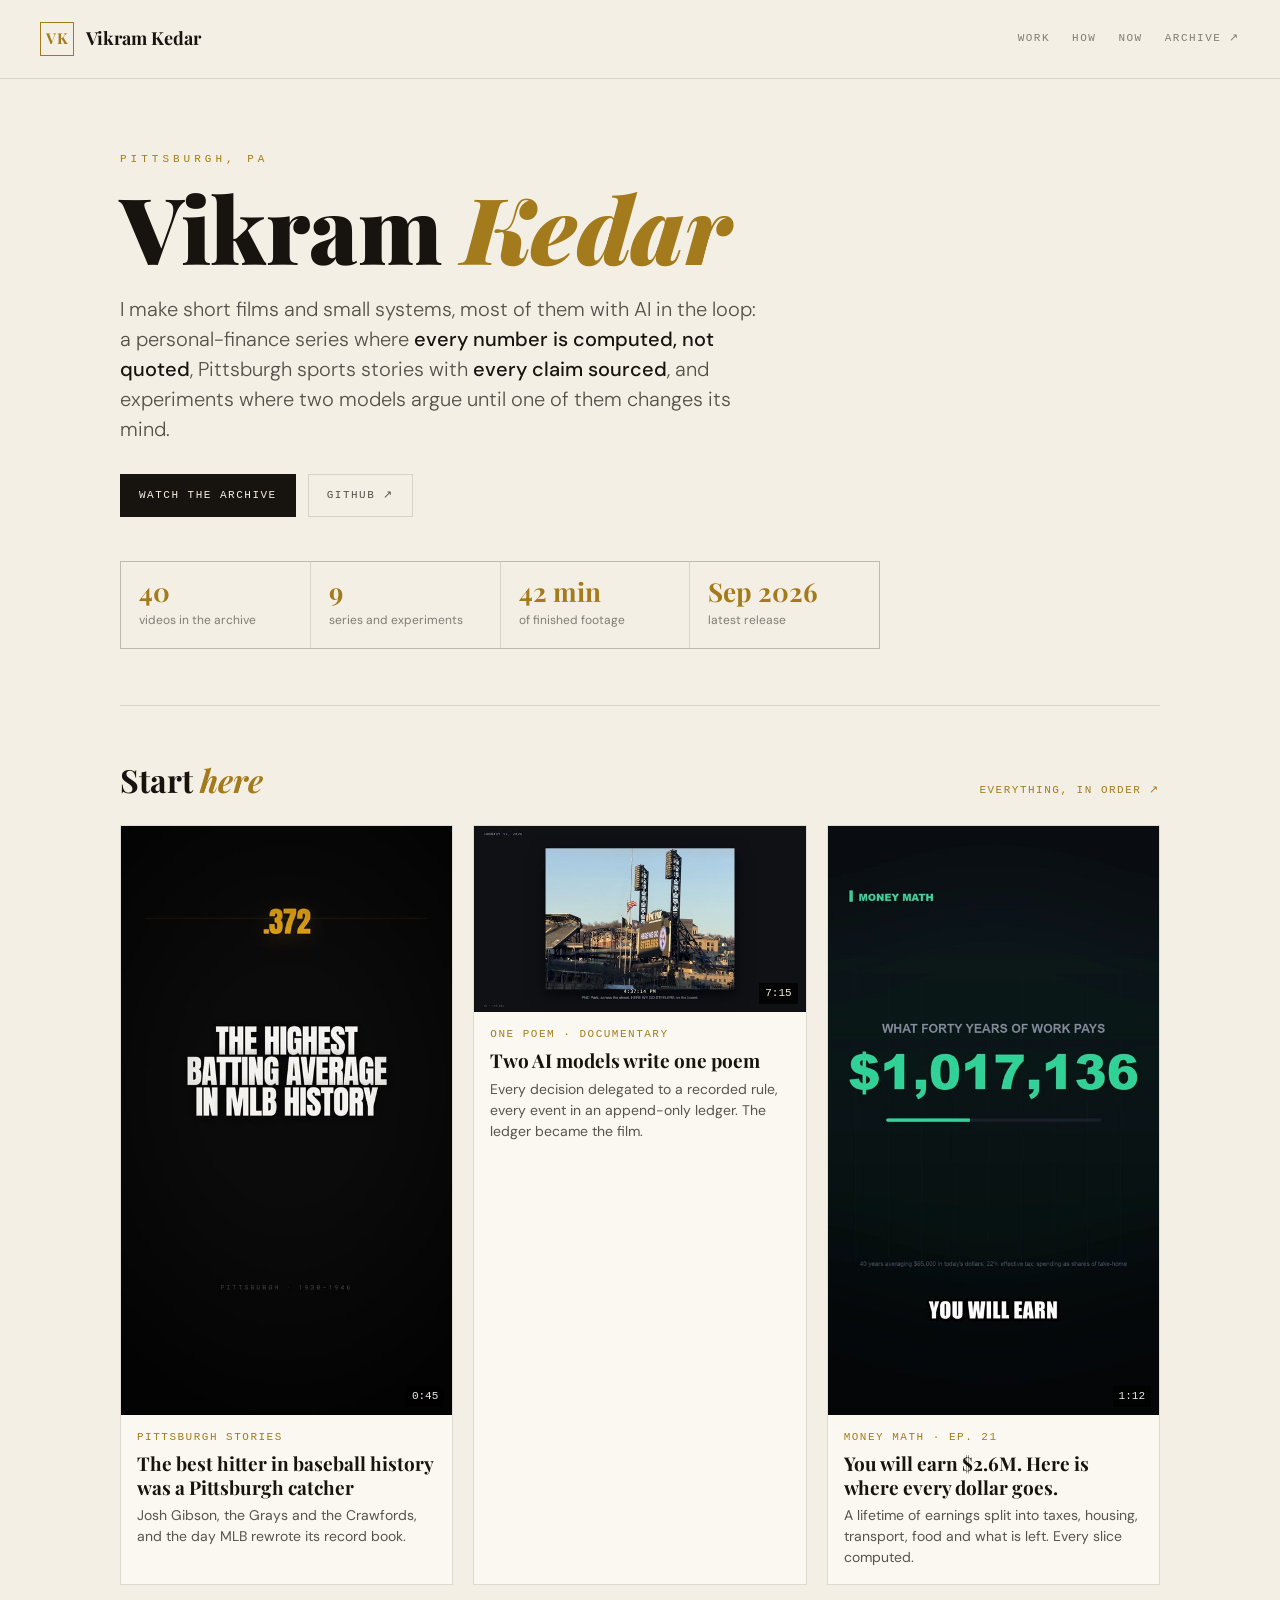
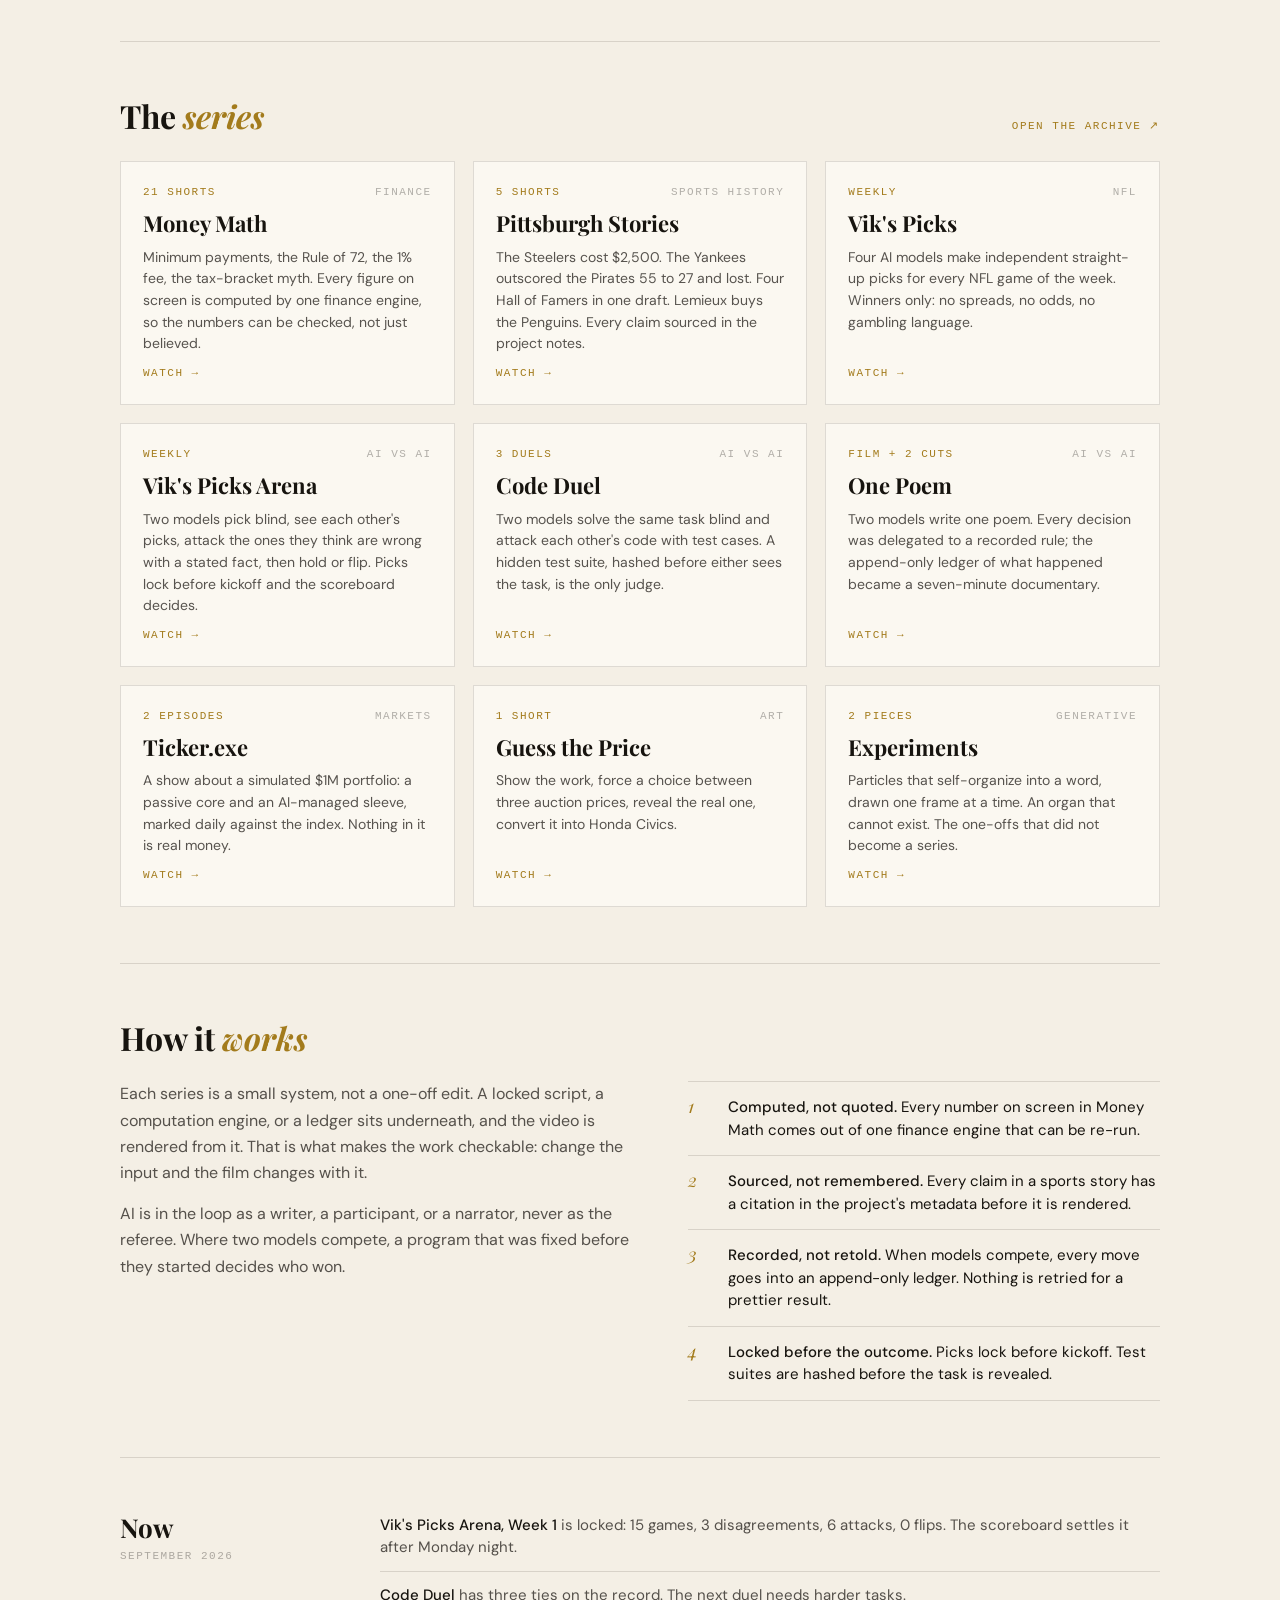
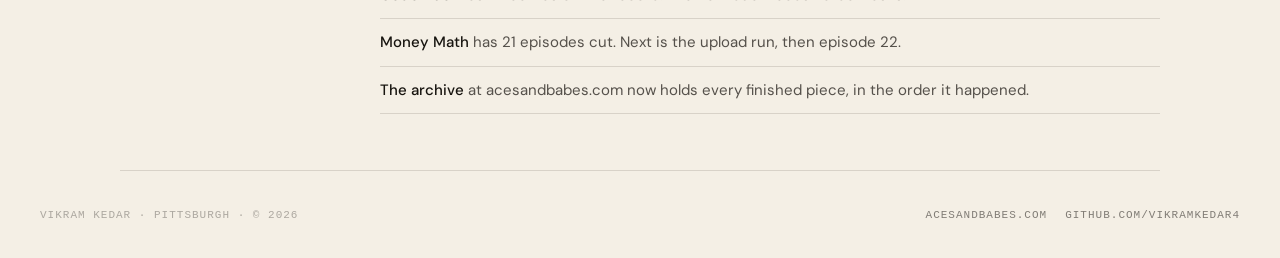
==== index.html @ f18b0987 "Build vikramkedar.com: a personal front door to the Command Center One static page: who Vikram is, t" ====
<!DOCTYPE html>
<html lang="en">
<head>
<meta charset="UTF-8"/>
<meta name="viewport" content="width=device-width, initial-scale=1.0"/>
<title>Vikram Kedar</title>
<meta name="description" content="Vikram Kedar, Pittsburgh. Short films, sports stories and small experiments, most of them made with AI in the loop."/>
<meta property="og:title" content="Vikram Kedar"/>
<meta property="og:description" content="Short films, sports stories and small experiments, most of them made with AI in the loop."/>
<meta property="og:url" content="https://vikramkedar.com/"/>
<meta property="og:image" content="https://vikramkedar.com/assets/josh-gibson-372.jpg"/>
<meta name="theme-color" content="#f4efe5" media="(prefers-color-scheme: light)"/>
<meta name="theme-color" content="#0a0a0a" media="(prefers-color-scheme: dark)"/>
<link rel="icon" href="data:image/svg+xml,%3Csvg xmlns='http://www.w3.org/2000/svg' viewBox='0 0 64 64'%3E%3Crect width='64' height='64' fill='%230a0a0a'/%3E%3Crect x='6' y='6' width='52' height='52' fill='none' stroke='%23d4af37' stroke-width='3'/%3E%3Ctext x='32' y='43' font-family='Georgia,serif' font-weight='700' font-size='28' fill='%23d4af37' text-anchor='middle'%3EVK%3C/text%3E%3C/svg%3E"/>
<link rel="preconnect" href="https://fonts.googleapis.com"/>
<link rel="preconnect" href="https://fonts.gstatic.com" crossorigin/>
<link href="https://fonts.googleapis.com/css2?family=Playfair+Display:ital,wght@0,700;0,900;1,700;1,900&family=DM+Sans:wght@300;400;500;600&display=swap" rel="stylesheet"/>
<style>
  :root {
    --paper: #f4efe5;
    --paper-2: #ebe4d6;
    --ink: #17140f;
    --ink-70: rgba(23, 20, 15, .72);
    --ink-50: rgba(23, 20, 15, .52);
    --ink-30: rgba(23, 20, 15, .32);
    --line: rgba(23, 20, 15, .13);
    --gold: #a37b1c;
    --gold-soft: rgba(163, 123, 28, .12);
    --card: #fbf8f1;
    --serif: 'Playfair Display', Georgia, 'Times New Roman', serif;
    --sans: 'DM Sans', system-ui, -apple-system, 'Segoe UI', sans-serif;
    --mono: ui-monospace, SFMono-Regular, Menlo, Consolas, monospace;
    --pad: 40px;
  }
  @media (prefers-color-scheme: dark) {
    :root {
      --paper: #0a0a0a;
      --paper-2: #121212;
      --ink: #f0ece3;
      --ink-70: rgba(240, 236, 227, .72);
      --ink-50: rgba(240, 236, 227, .52);
      --ink-30: rgba(240, 236, 227, .32);
      --line: rgba(240, 236, 227, .13);
      --gold: #d4af37;
      --gold-soft: rgba(212, 175, 55, .12);
      --card: #141414;
    }
  }
  * { margin: 0; padding: 0; box-sizing: border-box; }
  html { color-scheme: light dark; scroll-behavior: smooth; }
  body {
    background: var(--paper); color: var(--ink);
    font-family: var(--sans); line-height: 1.55; -webkit-font-smoothing: antialiased;
    min-height: 100vh; overflow-x: hidden;
  }
  a { color: inherit; text-decoration: none; }
  img { max-width: 100%; display: block; }
  .wrap { max-width: 1120px; margin: 0 auto; padding: 0 var(--pad); }
  .eyebrow { font-family: var(--mono); font-size: 11px; letter-spacing: 4px; text-transform: uppercase; color: var(--gold); }
  .mono { font-family: var(--mono); font-size: 11px; letter-spacing: 1.5px; text-transform: uppercase; }

  /* ---------- header ---------- */
  .top { display: flex; align-items: center; justify-content: space-between; gap: 16px; padding: 22px var(--pad); border-bottom: 1px solid var(--line); }
  .brand { display: flex; align-items: center; gap: 12px; }
  .monogram { width: 34px; height: 34px; border: 1px solid var(--gold); color: var(--gold); display: flex; align-items: center; justify-content: center; font-family: var(--serif); font-weight: 700; font-size: 15px; letter-spacing: .5px; flex-shrink: 0; }
  .brand-name { font-family: var(--serif); font-size: 18px; font-weight: 700; white-space: nowrap; }
  nav { display: flex; gap: 22px; }
  nav a { font-family: var(--mono); font-size: 11px; letter-spacing: 1.5px; text-transform: uppercase; color: var(--ink-50); padding: 6px 0; border-bottom: 1px solid transparent; }
  nav a:hover { color: var(--ink); border-color: var(--gold); }

  /* ---------- hero ---------- */
  .hero { padding: 72px 0 56px; border-bottom: 1px solid var(--line); }
  .hero h1 { font-family: var(--serif); font-size: clamp(44px, 8vw, 92px); font-weight: 900; line-height: .98; letter-spacing: -.5px; margin: 14px 0 22px; }
  .hero h1 em { color: var(--gold); font-style: italic; }
  .lede { font-size: 20px; line-height: 1.5; color: var(--ink-70); max-width: 640px; font-weight: 300; }
  .lede strong { font-weight: 500; color: var(--ink); }
  .cta { display: flex; gap: 12px; flex-wrap: wrap; margin-top: 30px; }
  .btn { display: inline-flex; align-items: center; gap: 8px; padding: 12px 18px; font-family: var(--mono); font-size: 11px; letter-spacing: 1.5px; text-transform: uppercase; border: 1px solid var(--ink); background: var(--ink); color: var(--paper); transition: background .15s, color .15s, border-color .15s; }
  .btn:hover { background: var(--gold); border-color: var(--gold); color: #000; }
  .btn-ghost { background: transparent; color: var(--ink-70); border-color: var(--line); }
  .btn-ghost:hover { background: transparent; color: var(--gold); border-color: var(--gold); }
  .numbers { display: grid; grid-template-columns: repeat(4, 1fr); gap: 1px; background: var(--line); border: 1px solid var(--line); margin-top: 44px; max-width: 760px; }
  .n { background: var(--paper); padding: 16px 18px; min-width: 0; }
  .n b { display: block; font-family: var(--serif); font-size: 26px; font-weight: 700; color: var(--gold); line-height: 1.1; }
  .n span { font-size: 12px; color: var(--ink-50); }

  /* ---------- sections ---------- */
  section { padding: 56px 0; border-bottom: 1px solid var(--line); }
  .sec-head { display: flex; align-items: baseline; justify-content: space-between; gap: 16px; flex-wrap: wrap; margin-bottom: 26px; }
  .sec-head h2 { font-family: var(--serif); font-size: 32px; font-weight: 700; line-height: 1.1; }
  .sec-head h2 em { color: var(--gold); font-style: italic; }
  .sec-head a { font-family: var(--mono); font-size: 11px; letter-spacing: 1.5px; text-transform: uppercase; color: var(--gold); }
  .sec-head a:hover { text-decoration: underline; }

  /* featured */
  .featured { display: grid; grid-template-columns: repeat(3, 1fr); gap: 20px; }
  .feat { display: block; background: var(--card); border: 1px solid var(--line); overflow: hidden; transition: transform .2s, border-color .2s; }
  .feat:hover { transform: translateY(-3px); border-color: var(--gold); }
  .feat .img { position: relative; background: #000; aspect-ratio: 9 / 16; overflow: hidden; }
  .feat .img.wide { aspect-ratio: 16 / 9; }
  .feat img { width: 100%; height: 100%; object-fit: cover; }
  .feat .badge { position: absolute; right: 8px; bottom: 8px; font-family: var(--mono); font-size: 11px; background: rgba(0,0,0,.75); color: #f0ece3; padding: 2px 6px; }
  .feat .body { padding: 14px 16px 16px; }
  .feat .kicker { font-family: var(--mono); font-size: 11px; letter-spacing: 1.5px; text-transform: uppercase; color: var(--gold); }
  .feat h3 { font-family: var(--serif); font-size: 19px; line-height: 1.25; margin: 6px 0 6px; font-weight: 700; }
  .feat p { font-size: 14px; color: var(--ink-70); line-height: 1.5; }
  .featured .feat:first-child { grid-row: span 1; }

  /* series */
  .series { display: grid; grid-template-columns: repeat(3, 1fr); gap: 18px; }
  .card { display: flex; flex-direction: column; gap: 10px; padding: 22px; background: var(--card); border: 1px solid var(--line); transition: border-color .2s, transform .2s; min-height: 190px; }
  .card:hover { border-color: var(--gold); transform: translateY(-2px); }
  .card .meta { display: flex; justify-content: space-between; gap: 10px; font-family: var(--mono); font-size: 11px; letter-spacing: 1.5px; text-transform: uppercase; color: var(--ink-30); }
  .card .meta b { color: var(--gold); font-weight: 500; }
  .card h3 { font-family: var(--serif); font-size: 22px; font-weight: 700; line-height: 1.15; }
  .card p { font-size: 14px; color: var(--ink-70); line-height: 1.55; flex: 1; }
  .card .go { font-family: var(--mono); font-size: 11px; letter-spacing: 1.5px; text-transform: uppercase; color: var(--gold); }

  /* how */
  .how { display: grid; grid-template-columns: 1.1fr 1fr; gap: 48px; align-items: start; }
  .how p { color: var(--ink-70); font-size: 16px; line-height: 1.65; max-width: 560px; }
  .how p + p { margin-top: 14px; }
  .rules { list-style: none; display: flex; flex-direction: column; gap: 0; border-top: 1px solid var(--line); }
  .rules li { padding: 14px 0; border-bottom: 1px solid var(--line); display: grid; grid-template-columns: 28px 1fr; gap: 12px; font-size: 15px; line-height: 1.5; }
  .rules li i { font-family: var(--serif); font-style: italic; color: var(--gold); font-size: 18px; line-height: 1.2; }
  .rules li b { font-weight: 500; }

  /* now */
  .now { display: grid; grid-template-columns: 220px 1fr; gap: 40px; }
  .now .stamp { font-family: var(--serif); font-size: 26px; font-weight: 700; line-height: 1.1; }
  .now .stamp small { display: block; font-family: var(--mono); font-size: 11px; letter-spacing: 1.5px; text-transform: uppercase; color: var(--ink-30); margin-top: 8px; font-weight: 400; }
  .now ul { list-style: none; display: flex; flex-direction: column; }
  .now li { padding: 12px 0; border-bottom: 1px solid var(--line); font-size: 15px; color: var(--ink-70); line-height: 1.5; }
  .now li:first-child { padding-top: 0; }
  .now li b { color: var(--ink); font-weight: 500; }

  /* footer */
  footer { padding: 36px var(--pad); display: flex; justify-content: space-between; gap: 16px; flex-wrap: wrap; font-family: var(--mono); font-size: 11px; letter-spacing: 1px; text-transform: uppercase; color: var(--ink-30); }
  footer a { color: var(--ink-50); }
  footer a:hover { color: var(--gold); }
  footer .links { display: flex; gap: 18px; flex-wrap: wrap; }

  @media (prefers-reduced-motion: reduce) { *, *::before, *::after { transition: none !important; } html { scroll-behavior: auto; } }
  @media (max-width: 900px) {
    :root { --pad: 24px; }
    .featured, .series { grid-template-columns: repeat(2, 1fr); }
    .how { grid-template-columns: 1fr; gap: 28px; }
    .now { grid-template-columns: 1fr; gap: 18px; }
  }
  @media (max-width: 600px) {
    :root { --pad: 18px; }
    .top { padding: 16px var(--pad); }
    nav { gap: 14px; }
    nav a:first-child { display: none; }
    .hero { padding: 44px 0 40px; }
    .lede { font-size: 17px; }
    .numbers { grid-template-columns: repeat(2, 1fr); }
    .featured { grid-template-columns: 1fr 1fr; gap: 12px; }
    .feat .body { padding: 10px 12px 12px; }
    .feat h3 { font-size: 15px; }
    .feat p { display: none; }
    .series { grid-template-columns: 1fr; }
    section { padding: 40px 0; }
    footer { flex-direction: column; }
  }
</style>
</head>
<body>

<header class="top">
  <a class="brand" href="./" aria-label="Vikram Kedar, home">
    <span class="monogram">VK</span>
    <span class="brand-name">Vikram Kedar</span>
  </a>
  <nav aria-label="Sections">
    <a href="#work">Work</a>
    <a href="#how">How</a>
    <a href="#now">Now</a>
    <a href="https://acesandbabes.com/">Archive ↗</a>
  </nav>
</header>

<main class="wrap">
  <section class="hero">
    <div class="eyebrow">Pittsburgh, PA</div>
    <h1>Vikram <em>Kedar</em></h1>
    <p class="lede">
      I make short films and small systems, most of them with AI in the loop:
      a personal-finance series where <strong>every number is computed, not quoted</strong>,
      Pittsburgh sports stories with <strong>every claim sourced</strong>, and experiments
      where two models argue until one of them changes its mind.
    </p>
    <div class="cta">
      <a class="btn" href="https://acesandbabes.com/">Watch the archive</a>
      <a class="btn btn-ghost" href="https://github.com/vikramkedar4">GitHub ↗</a>
    </div>
    <div class="numbers" aria-label="At a glance">
      <div class="n"><b>40</b><span>videos in the archive</span></div>
      <div class="n"><b>9</b><span>series and experiments</span></div>
      <div class="n"><b>42 min</b><span>of finished footage</span></div>
      <div class="n"><b>Sep 2026</b><span>latest release</span></div>
    </div>
  </section>

  <section id="work">
    <div class="sec-head">
      <h2>Start <em>here</em></h2>
      <a href="https://acesandbabes.com/">Everything, in order ↗</a>
    </div>
    <div class="featured">
      <a class="feat" href="https://acesandbabes.com/#v=josh-gibson-372">
        <div class="img"><img src="assets/josh-gibson-372.jpg" alt="" loading="lazy"/><span class="badge">0:45</span></div>
        <div class="body">
          <div class="kicker">Pittsburgh Stories</div>
          <h3>The best hitter in baseball history was a Pittsburgh catcher</h3>
          <p>Josh Gibson, the Grays and the Crawfords, and the day MLB rewrote its record book.</p>
        </div>
      </a>
      <a class="feat" href="https://acesandbabes.com/#v=one-poem">
        <div class="img wide"><img src="assets/one-poem.jpg" alt="" loading="lazy"/><span class="badge">7:15</span></div>
        <div class="body">
          <div class="kicker">One Poem · documentary</div>
          <h3>Two AI models write one poem</h3>
          <p>Every decision delegated to a recorded rule, every event in an append-only ledger. The ledger became the film.</p>
        </div>
      </a>
      <a class="feat" href="https://acesandbabes.com/#v=money-math-ep21-where-it-all-goes">
        <div class="img"><img src="assets/money-math-ep21-where-it-all-goes.jpg" alt="" loading="lazy"/><span class="badge">1:12</span></div>
        <div class="body">
          <div class="kicker">Money Math · ep. 21</div>
          <h3>You will earn $2.6M. Here is where every dollar goes.</h3>
          <p>A lifetime of earnings split into taxes, housing, transport, food and what is left. Every slice computed.</p>
        </div>
      </a>
    </div>
  </section>

  <section id="series">
    <div class="sec-head">
      <h2>The <em>series</em></h2>
      <a href="https://acesandbabes.com/">Open the archive ↗</a>
    </div>
    <div class="series">
      <a class="card" href="https://acesandbabes.com/#p=Money%20Math">
        <div class="meta"><b>21 shorts</b><span>Finance</span></div>
        <h3>Money Math</h3>
        <p>Minimum payments, the Rule of 72, the 1% fee, the tax-bracket myth. Every figure on screen is computed by one finance engine, so the numbers can be checked, not just believed.</p>
        <span class="go">Watch →</span>
      </a>
      <a class="card" href="https://acesandbabes.com/#p=Pittsburgh%20Stories">
        <div class="meta"><b>5 shorts</b><span>Sports history</span></div>
        <h3>Pittsburgh Stories</h3>
        <p>The Steelers cost $2,500. The Yankees outscored the Pirates 55 to 27 and lost. Four Hall of Famers in one draft. Lemieux buys the Penguins. Every claim sourced in the project notes.</p>
        <span class="go">Watch →</span>
      </a>
      <a class="card" href="https://acesandbabes.com/#p=Vik's%20Picks">
        <div class="meta"><b>Weekly</b><span>NFL</span></div>
        <h3>Vik's Picks</h3>
        <p>Four AI models make independent straight-up picks for every NFL game of the week. Winners only: no spreads, no odds, no gambling language.</p>
        <span class="go">Watch →</span>
      </a>
      <a class="card" href="https://acesandbabes.com/#p=Vik's%20Picks%20Arena">
        <div class="meta"><b>Weekly</b><span>AI vs AI</span></div>
        <h3>Vik's Picks Arena</h3>
        <p>Two models pick blind, see each other's picks, attack the ones they think are wrong with a stated fact, then hold or flip. Picks lock before kickoff and the scoreboard decides.</p>
        <span class="go">Watch →</span>
      </a>
      <a class="card" href="https://acesandbabes.com/#p=Code%20Duel">
        <div class="meta"><b>3 duels</b><span>AI vs AI</span></div>
        <h3>Code Duel</h3>
        <p>Two models solve the same task blind and attack each other's code with test cases. A hidden test suite, hashed before either sees the task, is the only judge.</p>
        <span class="go">Watch →</span>
      </a>
      <a class="card" href="https://acesandbabes.com/#p=One%20Poem">
        <div class="meta"><b>Film + 2 cuts</b><span>AI vs AI</span></div>
        <h3>One Poem</h3>
        <p>Two models write one poem. Every decision was delegated to a recorded rule; the append-only ledger of what happened became a seven-minute documentary.</p>
        <span class="go">Watch →</span>
      </a>
      <a class="card" href="https://acesandbabes.com/#p=Ticker.exe">
        <div class="meta"><b>2 episodes</b><span>Markets</span></div>
        <h3>Ticker.exe</h3>
        <p>A show about a simulated $1M portfolio: a passive core and an AI-managed sleeve, marked daily against the index. Nothing in it is real money.</p>
        <span class="go">Watch →</span>
      </a>
      <a class="card" href="https://acesandbabes.com/#p=Guess%20the%20Price">
        <div class="meta"><b>1 short</b><span>Art</span></div>
        <h3>Guess the Price</h3>
        <p>Show the work, force a choice between three auction prices, reveal the real one, convert it into Honda Civics.</p>
        <span class="go">Watch →</span>
      </a>
      <a class="card" href="https://acesandbabes.com/#p=Experiments">
        <div class="meta"><b>2 pieces</b><span>Generative</span></div>
        <h3>Experiments</h3>
        <p>Particles that self-organize into a word, drawn one frame at a time. An organ that cannot exist. The one-offs that did not become a series.</p>
        <span class="go">Watch →</span>
      </a>
    </div>
  </section>

  <section id="how">
    <div class="sec-head"><h2>How it <em>works</em></h2></div>
    <div class="how">
      <div>
        <p>Each series is a small system, not a one-off edit. A locked script, a computation engine, or a ledger sits underneath, and the video is rendered from it. That is what makes the work checkable: change the input and the film changes with it.</p>
        <p>AI is in the loop as a writer, a participant, or a narrator, never as the referee. Where two models compete, a program that was fixed before they started decides who won.</p>
      </div>
      <ul class="rules">
        <li><i>1</i><span><b>Computed, not quoted.</b> Every number on screen in Money Math comes out of one finance engine that can be re-run.</span></li>
        <li><i>2</i><span><b>Sourced, not remembered.</b> Every claim in a sports story has a citation in the project's metadata before it is rendered.</span></li>
        <li><i>3</i><span><b>Recorded, not retold.</b> When models compete, every move goes into an append-only ledger. Nothing is retried for a prettier result.</span></li>
        <li><i>4</i><span><b>Locked before the outcome.</b> Picks lock before kickoff. Test suites are hashed before the task is revealed.</span></li>
      </ul>
    </div>
  </section>

  <section id="now">
    <div class="now">
      <div class="stamp">Now<small>September 2026</small></div>
      <ul>
        <li><b>Vik's Picks Arena, Week 1</b> is locked: 15 games, 3 disagreements, 6 attacks, 0 flips. The scoreboard settles it after Monday night.</li>
        <li><b>Code Duel</b> has three ties on the record. The next duel needs harder tasks.</li>
        <li><b>Money Math</b> has 21 episodes cut. Next is the upload run, then episode 22.</li>
        <li><b>The archive</b> at acesandbabes.com now holds every finished piece, in the order it happened.</li>
      </ul>
    </div>
  </section>
</main>

<footer>
  <span>Vikram Kedar · Pittsburgh · © <span id="year">2026</span></span>
  <span class="links">
    <a href="https://acesandbabes.com/">acesandbabes.com</a>
    <a href="https://github.com/vikramkedar4">github.com/vikramkedar4</a>
  </span>
</footer>
<script>document.getElementById('year').textContent = String(new Date().getFullYear());</script>
</body>
</html>
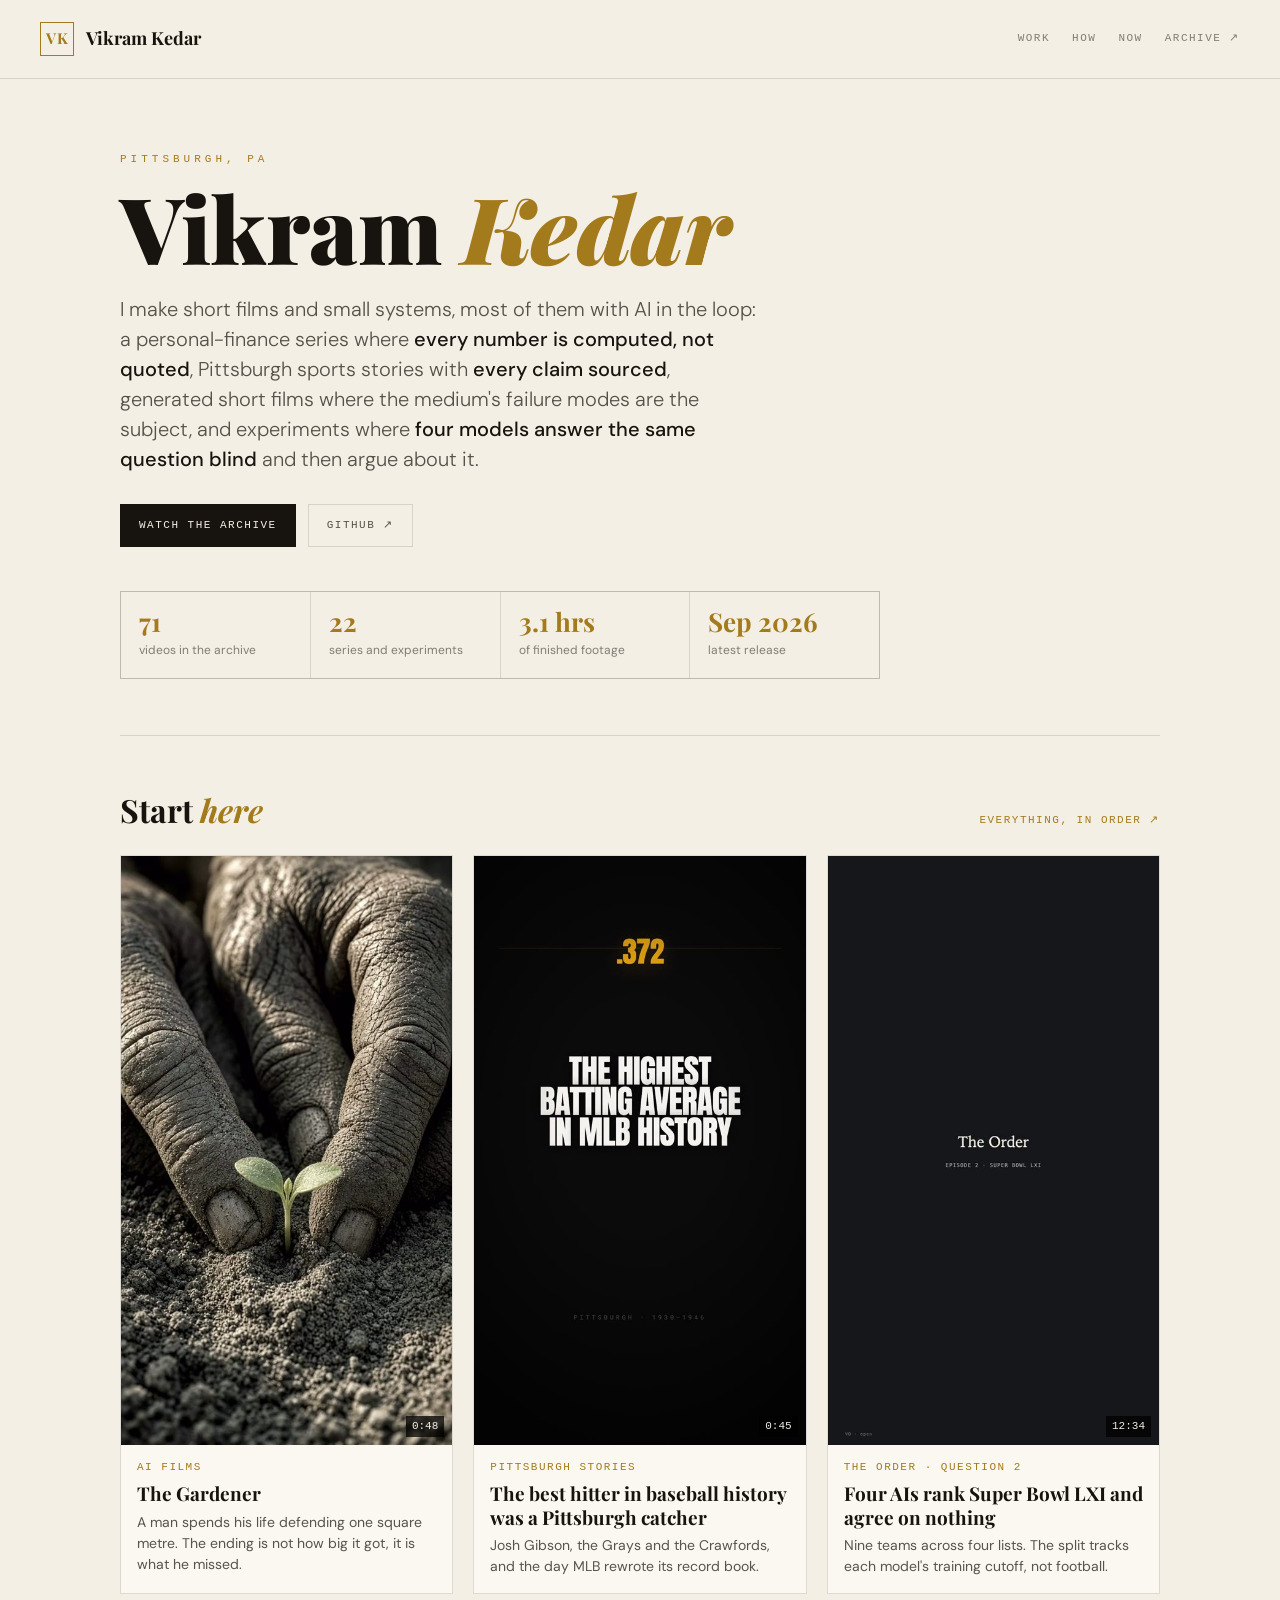
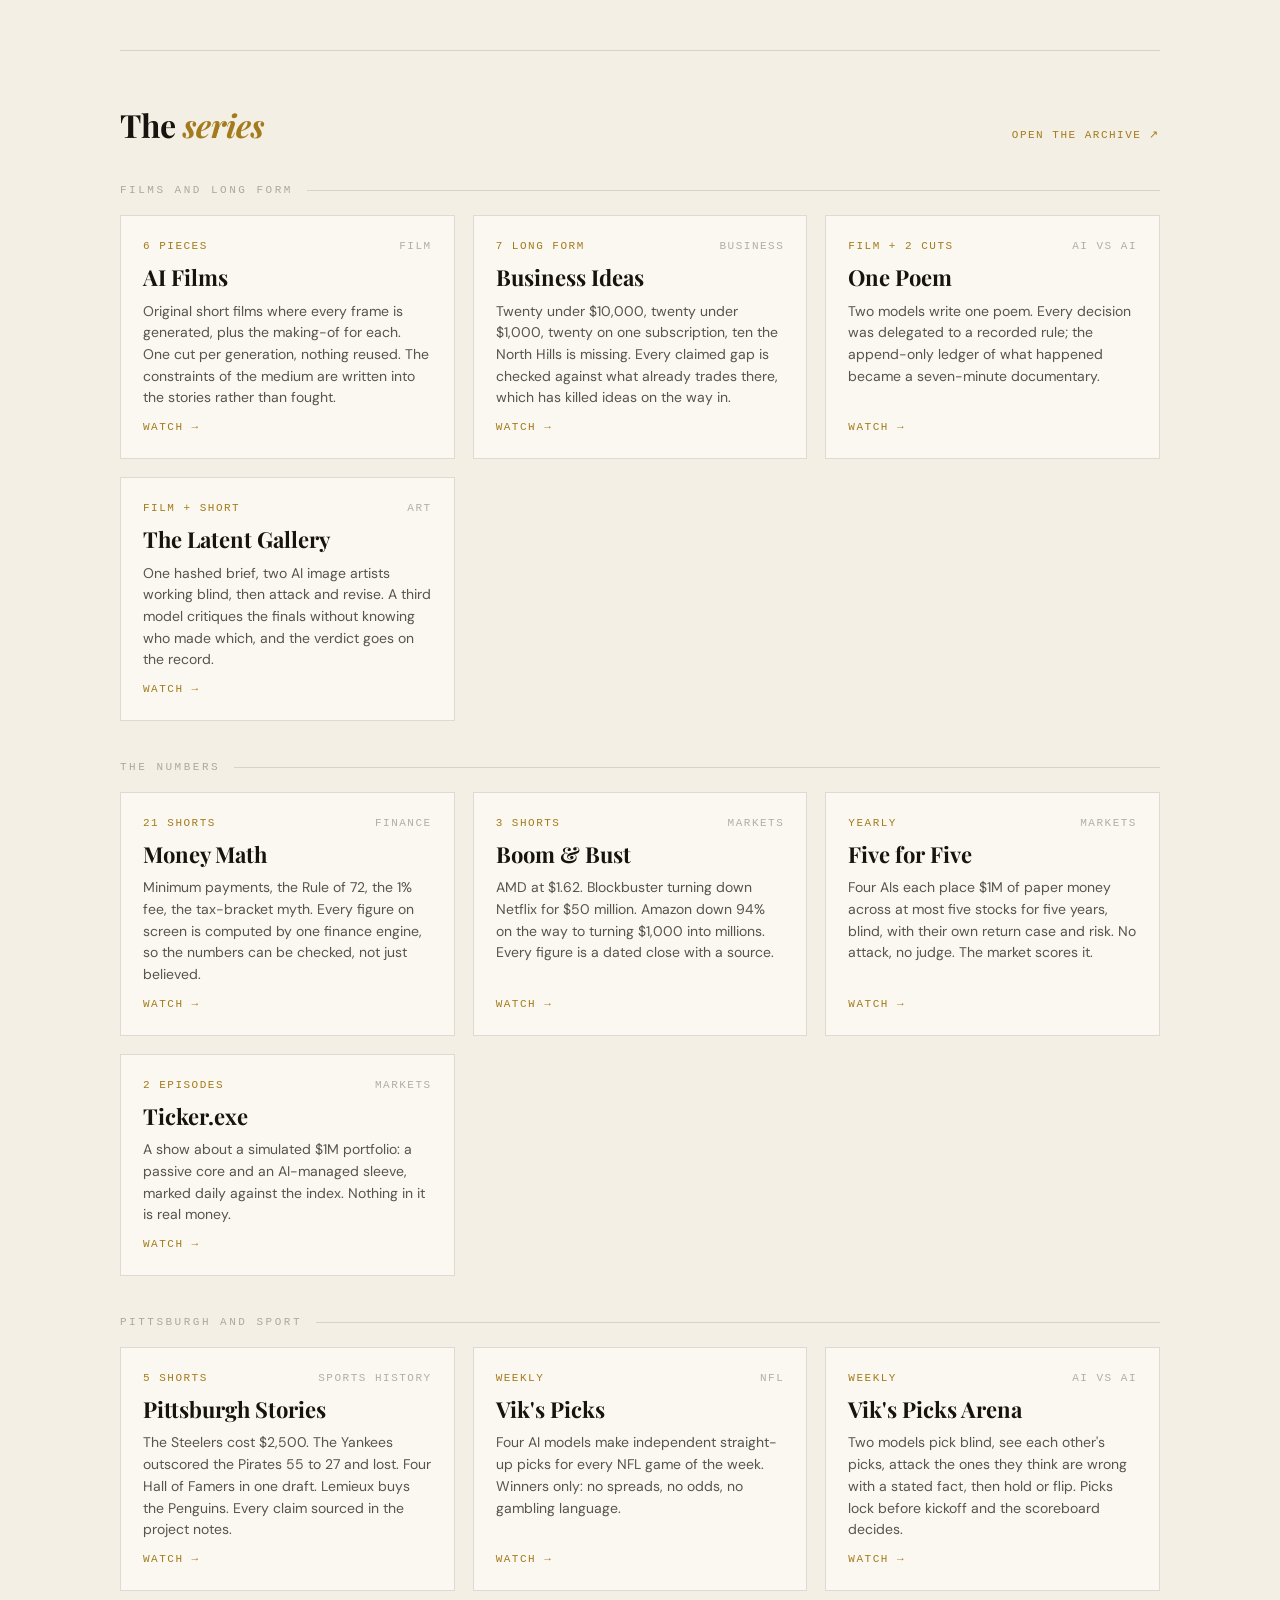
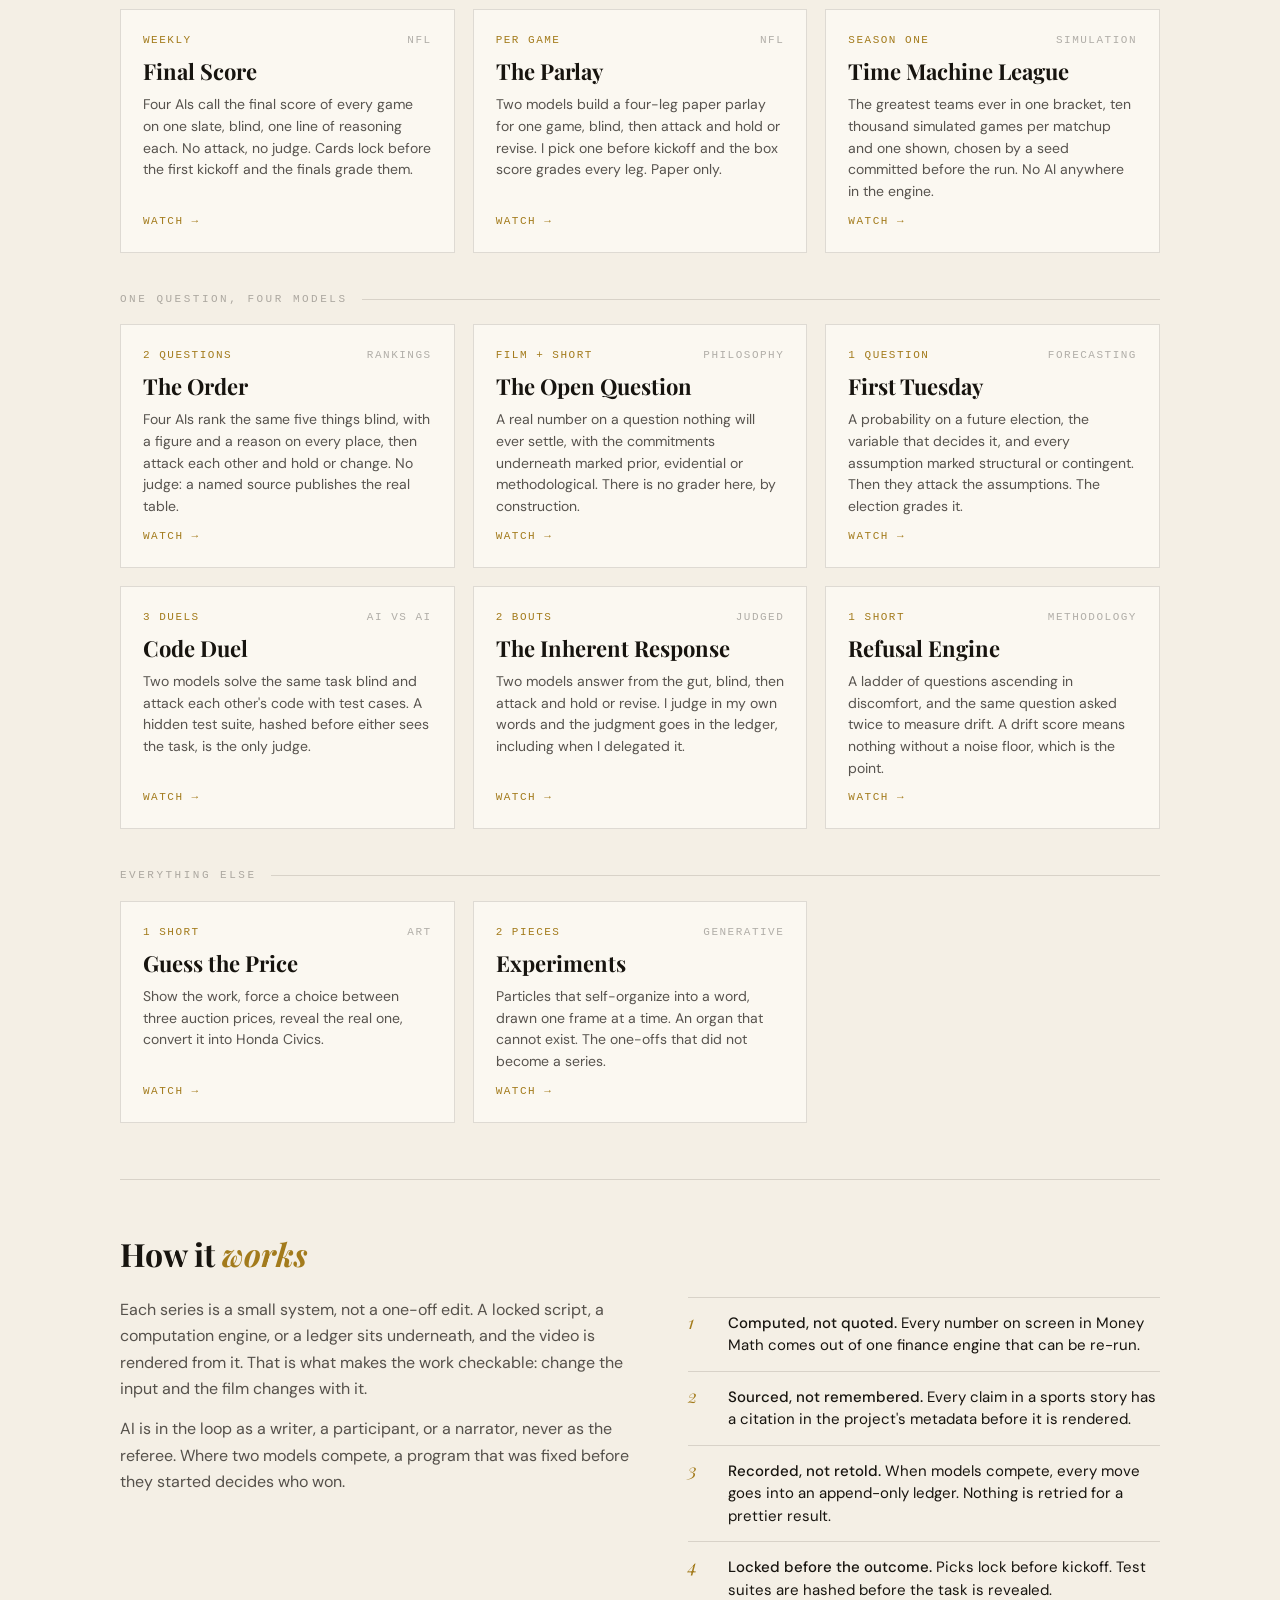
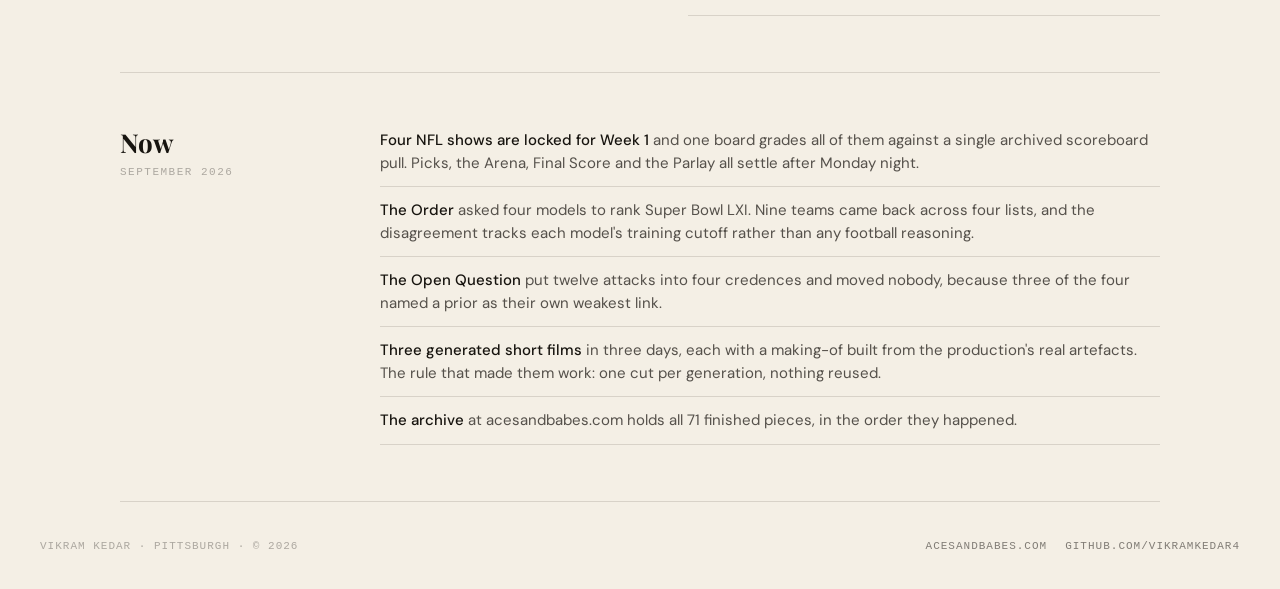
==== commit 9d819d1e: "Refresh for the 71-video archive: 22 series, grouped The archive tripled (40 to 71 videos, 42 min to" ====
--- a/index.html
+++ b/index.html
@@ -115,6 +115,9 @@
   .card h3 { font-family: var(--serif); font-size: 22px; font-weight: 700; line-height: 1.15; }
   .card p { font-size: 14px; color: var(--ink-70); line-height: 1.55; flex: 1; }
   .card .go { font-family: var(--mono); font-size: 11px; letter-spacing: 1.5px; text-transform: uppercase; color: var(--gold); }
+  .group { font-family: var(--mono); font-size: 11px; letter-spacing: 2.5px; text-transform: uppercase; color: var(--ink-30); display: flex; align-items: center; gap: 14px; margin: 38px 0 16px; }
+  .group::after { content: ''; flex: 1; height: 1px; background: var(--line); }
+  .group:first-of-type { margin-top: 0; }
 
   /* how */
   .how { display: grid; grid-template-columns: 1.1fr 1fr; gap: 48px; align-items: start; }
@@ -187,17 +190,18 @@
     <p class="lede">
       I make short films and small systems, most of them with AI in the loop:
       a personal-finance series where <strong>every number is computed, not quoted</strong>,
-      Pittsburgh sports stories with <strong>every claim sourced</strong>, and experiments
-      where two models argue until one of them changes its mind.
+      Pittsburgh sports stories with <strong>every claim sourced</strong>, generated short
+      films where the medium's failure modes are the subject, and experiments where
+      <strong>four models answer the same question blind</strong> and then argue about it.
     </p>
     <div class="cta">
       <a class="btn" href="https://acesandbabes.com/">Watch the archive</a>
       <a class="btn btn-ghost" href="https://github.com/vikramkedar4">GitHub ↗</a>
     </div>
     <div class="numbers" aria-label="At a glance">
-      <div class="n"><b>40</b><span>videos in the archive</span></div>
-      <div class="n"><b>9</b><span>series and experiments</span></div>
-      <div class="n"><b>42 min</b><span>of finished footage</span></div>
+      <div class="n"><b>71</b><span>videos in the archive</span></div>
+      <div class="n"><b>22</b><span>series and experiments</span></div>
+      <div class="n"><b>3.1 hrs</b><span>of finished footage</span></div>
       <div class="n"><b>Sep 2026</b><span>latest release</span></div>
     </div>
   </section>
@@ -208,6 +212,14 @@
       <a href="https://acesandbabes.com/">Everything, in order ↗</a>
     </div>
     <div class="featured">
+      <a class="feat" href="https://acesandbabes.com/#v=the-gardener">
+        <div class="img"><img src="assets/the-gardener.jpg" alt="" loading="lazy"/><span class="badge">0:48</span></div>
+        <div class="body">
+          <div class="kicker">AI Films</div>
+          <h3>The Gardener</h3>
+          <p>A man spends his life defending one square metre. The ending is not how big it got, it is what he missed.</p>
+        </div>
+      </a>
       <a class="feat" href="https://acesandbabes.com/#v=josh-gibson-372">
         <div class="img"><img src="assets/josh-gibson-372.jpg" alt="" loading="lazy"/><span class="badge">0:45</span></div>
         <div class="body">
@@ -216,20 +228,12 @@
           <p>Josh Gibson, the Grays and the Crawfords, and the day MLB rewrote its record book.</p>
         </div>
       </a>
-      <a class="feat" href="https://acesandbabes.com/#v=one-poem">
-        <div class="img wide"><img src="assets/one-poem.jpg" alt="" loading="lazy"/><span class="badge">7:15</span></div>
+      <a class="feat" href="https://acesandbabes.com/#v=the-order-2-super-bowl-lxi">
+        <div class="img"><img src="assets/the-order-2-super-bowl-lxi.jpg" alt="" loading="lazy"/><span class="badge">12:34</span></div>
         <div class="body">
-          <div class="kicker">One Poem · documentary</div>
-          <h3>Two AI models write one poem</h3>
-          <p>Every decision delegated to a recorded rule, every event in an append-only ledger. The ledger became the film.</p>
-        </div>
-      </a>
-      <a class="feat" href="https://acesandbabes.com/#v=money-math-ep21-where-it-all-goes">
-        <div class="img"><img src="assets/money-math-ep21-where-it-all-goes.jpg" alt="" loading="lazy"/><span class="badge">1:12</span></div>
-        <div class="body">
-          <div class="kicker">Money Math · ep. 21</div>
-          <h3>You will earn $2.6M. Here is where every dollar goes.</h3>
-          <p>A lifetime of earnings split into taxes, housing, transport, food and what is left. Every slice computed.</p>
+          <div class="kicker">The Order · question 2</div>
+          <h3>Four AIs rank Super Bowl LXI and agree on nothing</h3>
+          <p>Nine teams across four lists. The split tracks each model's training cutoff, not football.</p>
         </div>
       </a>
     </div>
@@ -240,6 +244,35 @@
       <h2>The <em>series</em></h2>
       <a href="https://acesandbabes.com/">Open the archive ↗</a>
     </div>
+    <div class="group">Films and long form</div>
+    <div class="series">
+      <a class="card" href="https://acesandbabes.com/#p=AI%20Films">
+        <div class="meta"><b>6 pieces</b><span>Film</span></div>
+        <h3>AI Films</h3>
+        <p>Original short films where every frame is generated, plus the making-of for each. One cut per generation, nothing reused. The constraints of the medium are written into the stories rather than fought.</p>
+        <span class="go">Watch →</span>
+      </a>
+      <a class="card" href="https://acesandbabes.com/#p=Business%20Ideas">
+        <div class="meta"><b>7 long form</b><span>Business</span></div>
+        <h3>Business Ideas</h3>
+        <p>Twenty under $10,000, twenty under $1,000, twenty on one subscription, ten the North Hills is missing. Every claimed gap is checked against what already trades there, which has killed ideas on the way in.</p>
+        <span class="go">Watch →</span>
+      </a>
+      <a class="card" href="https://acesandbabes.com/#p=One%20Poem">
+        <div class="meta"><b>Film + 2 cuts</b><span>AI vs AI</span></div>
+        <h3>One Poem</h3>
+        <p>Two models write one poem. Every decision was delegated to a recorded rule; the append-only ledger of what happened became a seven-minute documentary.</p>
+        <span class="go">Watch →</span>
+      </a>
+      <a class="card" href="https://acesandbabes.com/#p=The%20Latent%20Gallery">
+        <div class="meta"><b>Film + short</b><span>Art</span></div>
+        <h3>The Latent Gallery</h3>
+        <p>One hashed brief, two AI image artists working blind, then attack and revise. A third model critiques the finals without knowing who made which, and the verdict goes on the record.</p>
+        <span class="go">Watch →</span>
+      </a>
+    </div>
+
+    <div class="group">The numbers</div>
     <div class="series">
       <a class="card" href="https://acesandbabes.com/#p=Money%20Math">
         <div class="meta"><b>21 shorts</b><span>Finance</span></div>
@@ -247,6 +280,28 @@
         <p>Minimum payments, the Rule of 72, the 1% fee, the tax-bracket myth. Every figure on screen is computed by one finance engine, so the numbers can be checked, not just believed.</p>
         <span class="go">Watch →</span>
       </a>
+      <a class="card" href="https://acesandbabes.com/#p=Boom%20%26%20Bust">
+        <div class="meta"><b>3 shorts</b><span>Markets</span></div>
+        <h3>Boom &amp; Bust</h3>
+        <p>AMD at $1.62. Blockbuster turning down Netflix for $50 million. Amazon down 94% on the way to turning $1,000 into millions. Every figure is a dated close with a source.</p>
+        <span class="go">Watch →</span>
+      </a>
+      <a class="card" href="https://acesandbabes.com/#p=Five%20for%20Five">
+        <div class="meta"><b>Yearly</b><span>Markets</span></div>
+        <h3>Five for Five</h3>
+        <p>Four AIs each place $1M of paper money across at most five stocks for five years, blind, with their own return case and risk. No attack, no judge. The market scores it.</p>
+        <span class="go">Watch →</span>
+      </a>
+      <a class="card" href="https://acesandbabes.com/#p=Ticker.exe">
+        <div class="meta"><b>2 episodes</b><span>Markets</span></div>
+        <h3>Ticker.exe</h3>
+        <p>A show about a simulated $1M portfolio: a passive core and an AI-managed sleeve, marked daily against the index. Nothing in it is real money.</p>
+        <span class="go">Watch →</span>
+      </a>
+    </div>
+
+    <div class="group">Pittsburgh and sport</div>
+    <div class="series">
       <a class="card" href="https://acesandbabes.com/#p=Pittsburgh%20Stories">
         <div class="meta"><b>5 shorts</b><span>Sports history</span></div>
         <h3>Pittsburgh Stories</h3>
@@ -265,24 +320,68 @@
         <p>Two models pick blind, see each other's picks, attack the ones they think are wrong with a stated fact, then hold or flip. Picks lock before kickoff and the scoreboard decides.</p>
         <span class="go">Watch →</span>
       </a>
+      <a class="card" href="https://acesandbabes.com/#p=Final%20Score">
+        <div class="meta"><b>Weekly</b><span>NFL</span></div>
+        <h3>Final Score</h3>
+        <p>Four AIs call the final score of every game on one slate, blind, one line of reasoning each. No attack, no judge. Cards lock before the first kickoff and the finals grade them.</p>
+        <span class="go">Watch →</span>
+      </a>
+      <a class="card" href="https://acesandbabes.com/#p=The%20Parlay">
+        <div class="meta"><b>Per game</b><span>NFL</span></div>
+        <h3>The Parlay</h3>
+        <p>Two models build a four-leg paper parlay for one game, blind, then attack and hold or revise. I pick one before kickoff and the box score grades every leg. Paper only.</p>
+        <span class="go">Watch →</span>
+      </a>
+      <a class="card" href="https://acesandbabes.com/#p=Time%20Machine%20League">
+        <div class="meta"><b>Season one</b><span>Simulation</span></div>
+        <h3>Time Machine League</h3>
+        <p>The greatest teams ever in one bracket, ten thousand simulated games per matchup and one shown, chosen by a seed committed before the run. No AI anywhere in the engine.</p>
+        <span class="go">Watch →</span>
+      </a>
+    </div>
+
+    <div class="group">One question, four models</div>
+    <div class="series">
+      <a class="card" href="https://acesandbabes.com/#p=The%20Order">
+        <div class="meta"><b>2 questions</b><span>Rankings</span></div>
+        <h3>The Order</h3>
+        <p>Four AIs rank the same five things blind, with a figure and a reason on every place, then attack each other and hold or change. No judge: a named source publishes the real table.</p>
+        <span class="go">Watch →</span>
+      </a>
+      <a class="card" href="https://acesandbabes.com/#p=The%20Open%20Question">
+        <div class="meta"><b>Film + short</b><span>Philosophy</span></div>
+        <h3>The Open Question</h3>
+        <p>A real number on a question nothing will ever settle, with the commitments underneath marked prior, evidential or methodological. There is no grader here, by construction.</p>
+        <span class="go">Watch →</span>
+      </a>
+      <a class="card" href="https://acesandbabes.com/#p=First%20Tuesday">
+        <div class="meta"><b>1 question</b><span>Forecasting</span></div>
+        <h3>First Tuesday</h3>
+        <p>A probability on a future election, the variable that decides it, and every assumption marked structural or contingent. Then they attack the assumptions. The election grades it.</p>
+        <span class="go">Watch →</span>
+      </a>
       <a class="card" href="https://acesandbabes.com/#p=Code%20Duel">
         <div class="meta"><b>3 duels</b><span>AI vs AI</span></div>
         <h3>Code Duel</h3>
         <p>Two models solve the same task blind and attack each other's code with test cases. A hidden test suite, hashed before either sees the task, is the only judge.</p>
         <span class="go">Watch →</span>
       </a>
-      <a class="card" href="https://acesandbabes.com/#p=One%20Poem">
-        <div class="meta"><b>Film + 2 cuts</b><span>AI vs AI</span></div>
-        <h3>One Poem</h3>
-        <p>Two models write one poem. Every decision was delegated to a recorded rule; the append-only ledger of what happened became a seven-minute documentary.</p>
-        <span class="go">Watch →</span>
-      </a>
-      <a class="card" href="https://acesandbabes.com/#p=Ticker.exe">
-        <div class="meta"><b>2 episodes</b><span>Markets</span></div>
-        <h3>Ticker.exe</h3>
-        <p>A show about a simulated $1M portfolio: a passive core and an AI-managed sleeve, marked daily against the index. Nothing in it is real money.</p>
-        <span class="go">Watch →</span>
-      </a>
+      <a class="card" href="https://acesandbabes.com/#p=The%20Inherent%20Response">
+        <div class="meta"><b>2 bouts</b><span>Judged</span></div>
+        <h3>The Inherent Response</h3>
+        <p>Two models answer from the gut, blind, then attack and hold or revise. I judge in my own words and the judgment goes in the ledger, including when I delegated it.</p>
+        <span class="go">Watch →</span>
+      </a>
+      <a class="card" href="https://acesandbabes.com/#p=Refusal%20Engine">
+        <div class="meta"><b>1 short</b><span>Methodology</span></div>
+        <h3>Refusal Engine</h3>
+        <p>A ladder of questions ascending in discomfort, and the same question asked twice to measure drift. A drift score means nothing without a noise floor, which is the point.</p>
+        <span class="go">Watch →</span>
+      </a>
+    </div>
+
+    <div class="group">Everything else</div>
+    <div class="series">
       <a class="card" href="https://acesandbabes.com/#p=Guess%20the%20Price">
         <div class="meta"><b>1 short</b><span>Art</span></div>
         <h3>Guess the Price</h3>
@@ -318,10 +417,11 @@
     <div class="now">
       <div class="stamp">Now<small>September 2026</small></div>
       <ul>
-        <li><b>Vik's Picks Arena, Week 1</b> is locked: 15 games, 3 disagreements, 6 attacks, 0 flips. The scoreboard settles it after Monday night.</li>
-        <li><b>Code Duel</b> has three ties on the record. The next duel needs harder tasks.</li>
-        <li><b>Money Math</b> has 21 episodes cut. Next is the upload run, then episode 22.</li>
-        <li><b>The archive</b> at acesandbabes.com now holds every finished piece, in the order it happened.</li>
+        <li><b>Four NFL shows are locked for Week 1</b> and one board grades all of them against a single archived scoreboard pull. Picks, the Arena, Final Score and the Parlay all settle after Monday night.</li>
+        <li><b>The Order</b> asked four models to rank Super Bowl LXI. Nine teams came back across four lists, and the disagreement tracks each model's training cutoff rather than any football reasoning.</li>
+        <li><b>The Open Question</b> put twelve attacks into four credences and moved nobody, because three of the four named a prior as their own weakest link.</li>
+        <li><b>Three generated short films</b> in three days, each with a making-of built from the production's real artefacts. The rule that made them work: one cut per generation, nothing reused.</li>
+        <li><b>The archive</b> at acesandbabes.com holds all 71 finished pieces, in the order they happened.</li>
       </ul>
     </div>
   </section>
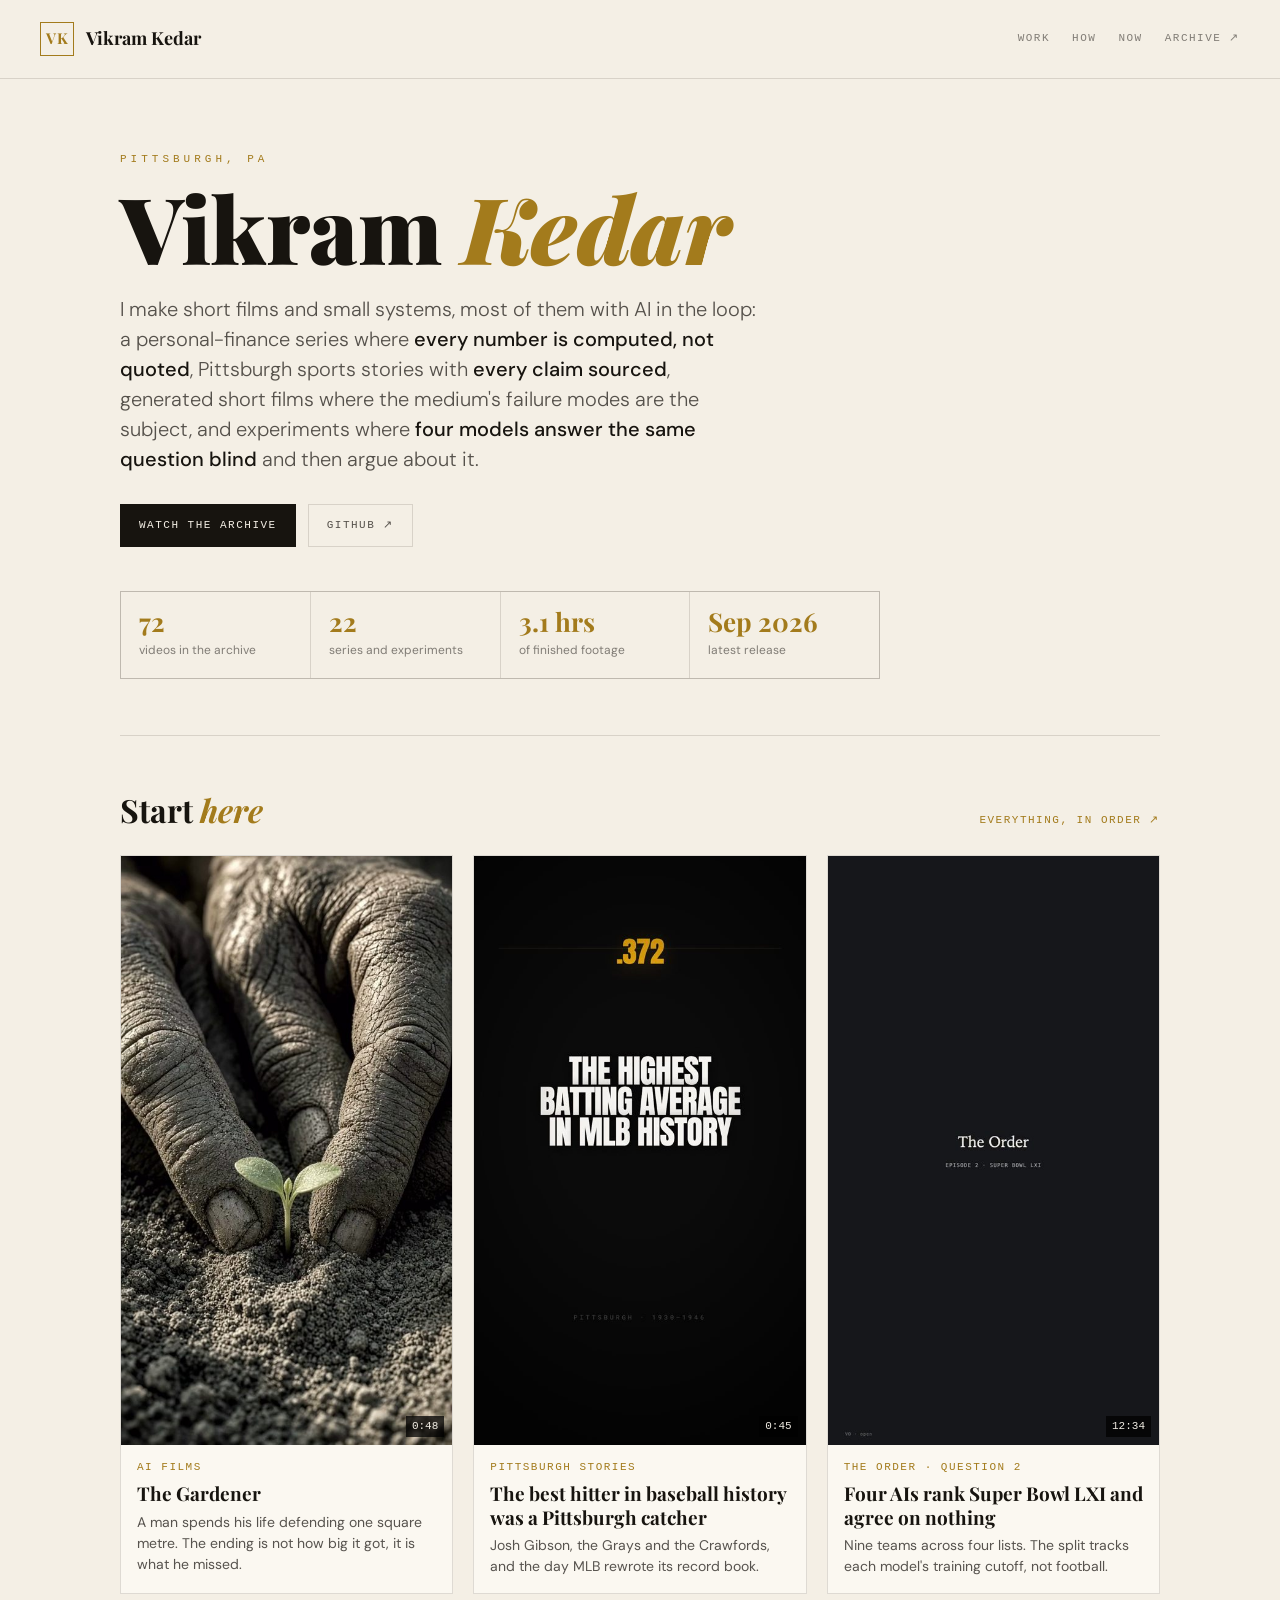
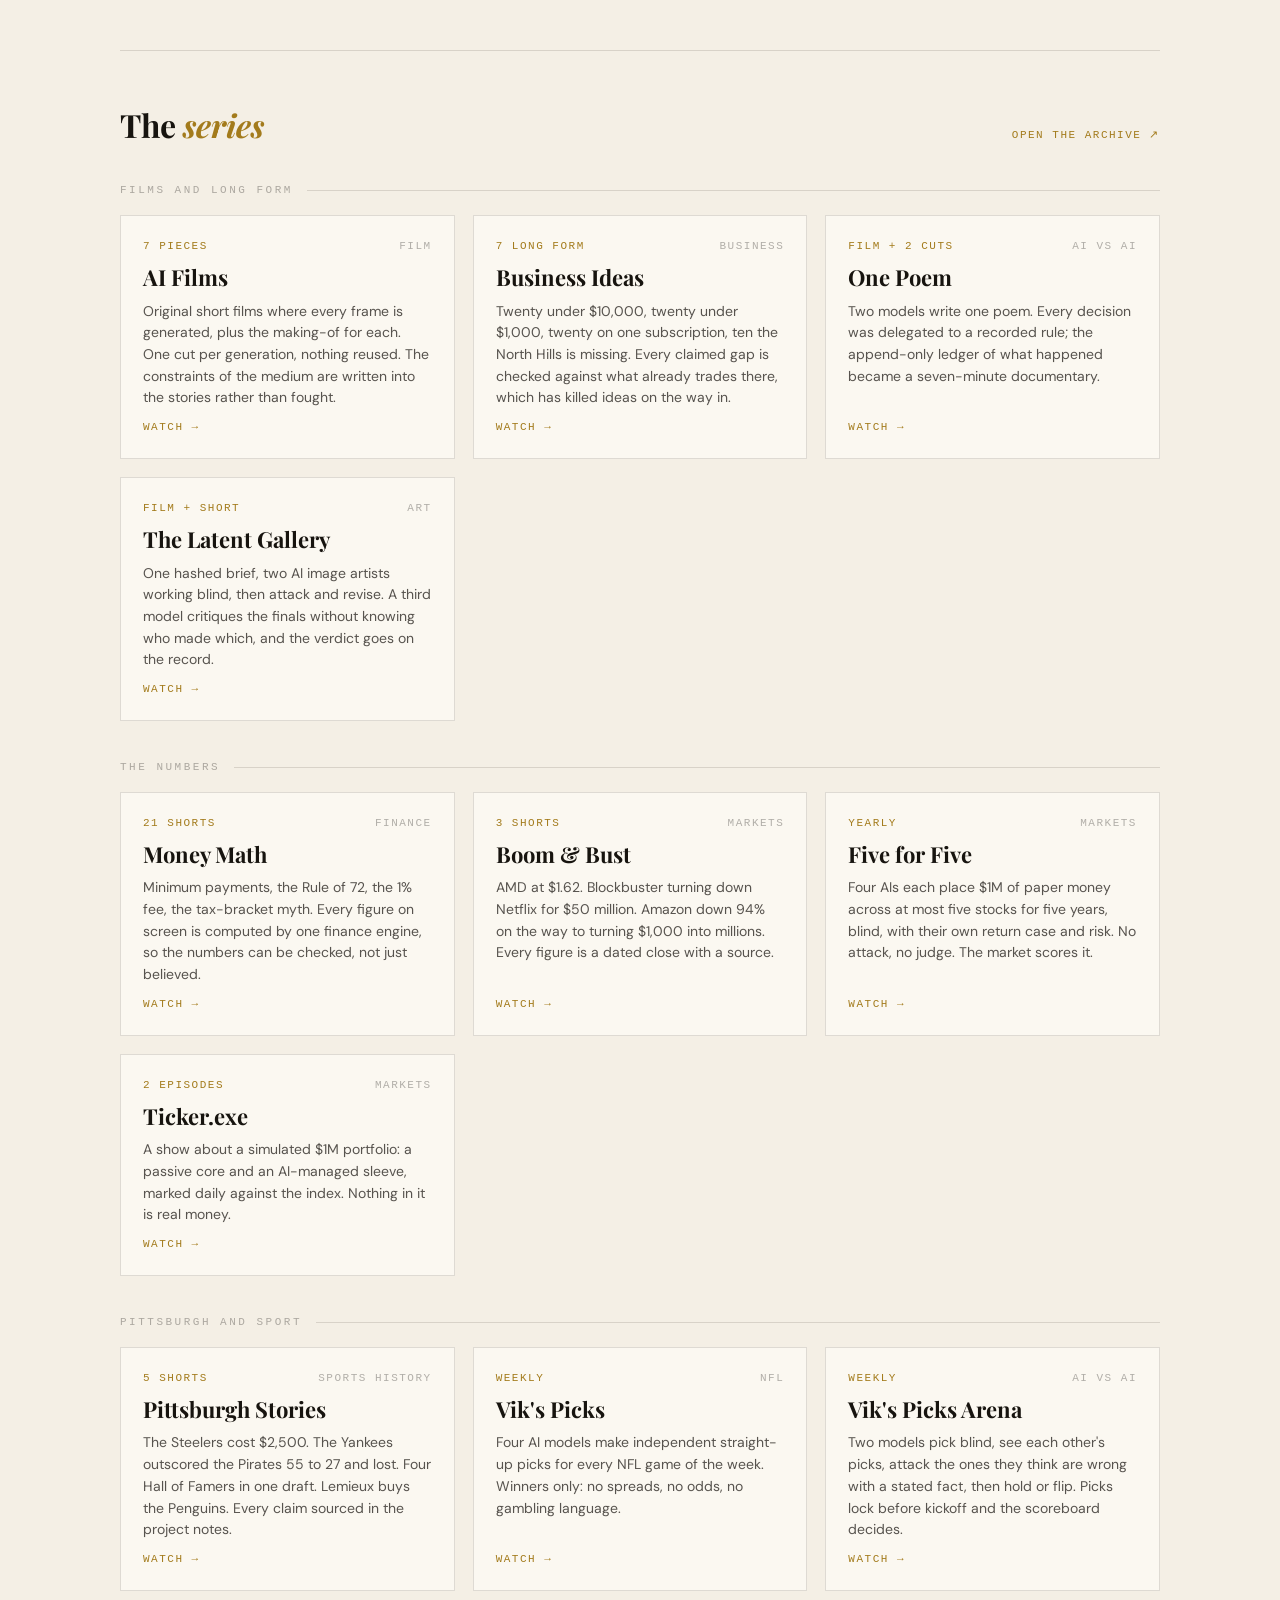
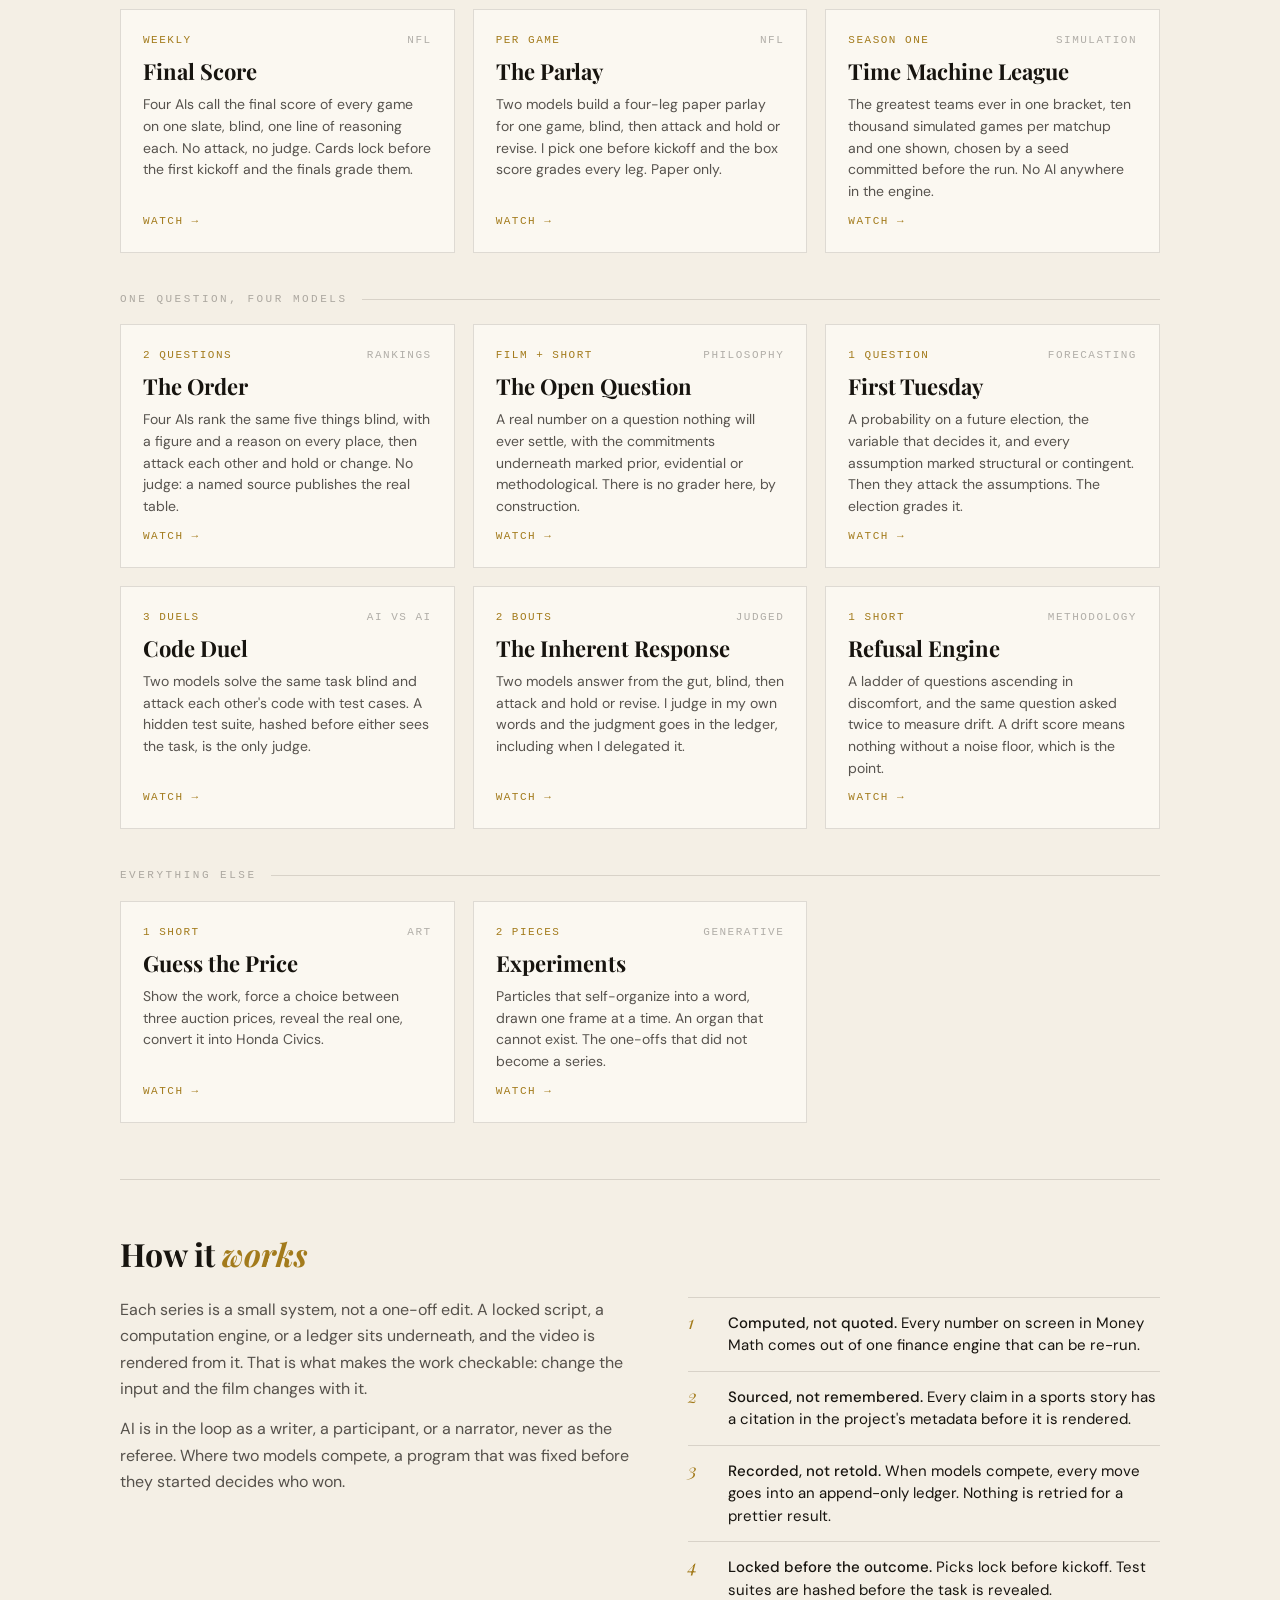
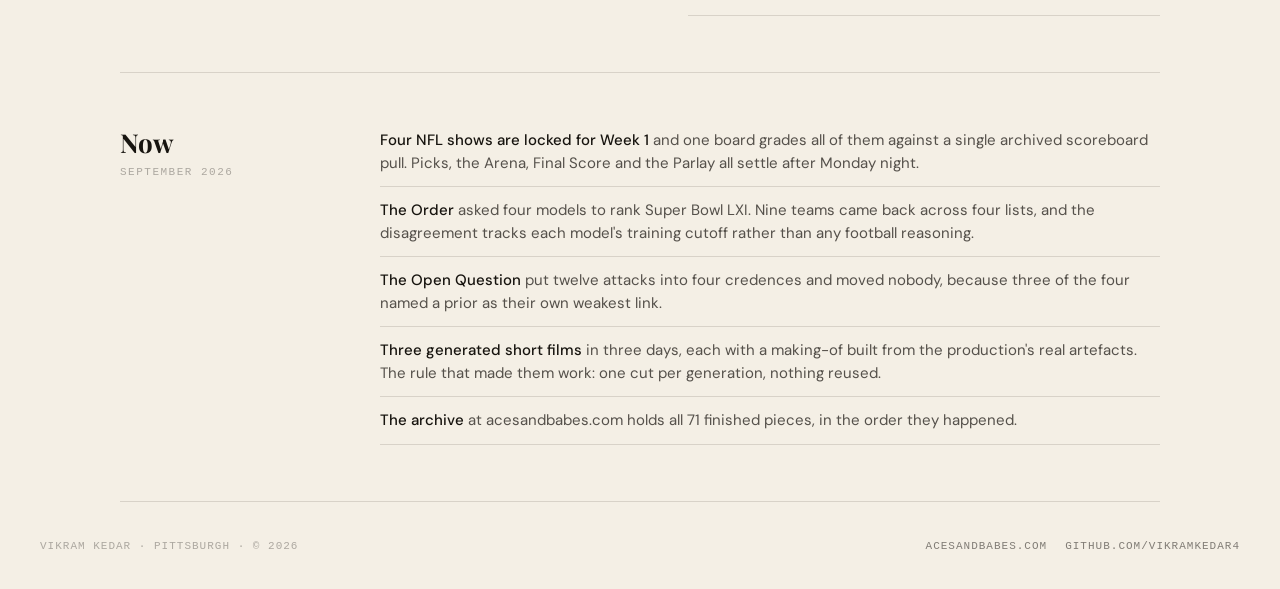
==== commit d9a7c195: "72 videos: High Noon joins AI Films Co-Authored-By: Claude Opus 5 <noreply@anthropic.com>" ====
--- a/index.html
+++ b/index.html
@@ -199,7 +199,7 @@
       <a class="btn btn-ghost" href="https://github.com/vikramkedar4">GitHub ↗</a>
     </div>
     <div class="numbers" aria-label="At a glance">
-      <div class="n"><b>71</b><span>videos in the archive</span></div>
+      <div class="n"><b>72</b><span>videos in the archive</span></div>
       <div class="n"><b>22</b><span>series and experiments</span></div>
       <div class="n"><b>3.1 hrs</b><span>of finished footage</span></div>
       <div class="n"><b>Sep 2026</b><span>latest release</span></div>
@@ -247,7 +247,7 @@
     <div class="group">Films and long form</div>
     <div class="series">
       <a class="card" href="https://acesandbabes.com/#p=AI%20Films">
-        <div class="meta"><b>6 pieces</b><span>Film</span></div>
+        <div class="meta"><b>7 pieces</b><span>Film</span></div>
         <h3>AI Films</h3>
         <p>Original short films where every frame is generated, plus the making-of for each. One cut per generation, nothing reused. The constraints of the medium are written into the stories rather than fought.</p>
         <span class="go">Watch →</span>
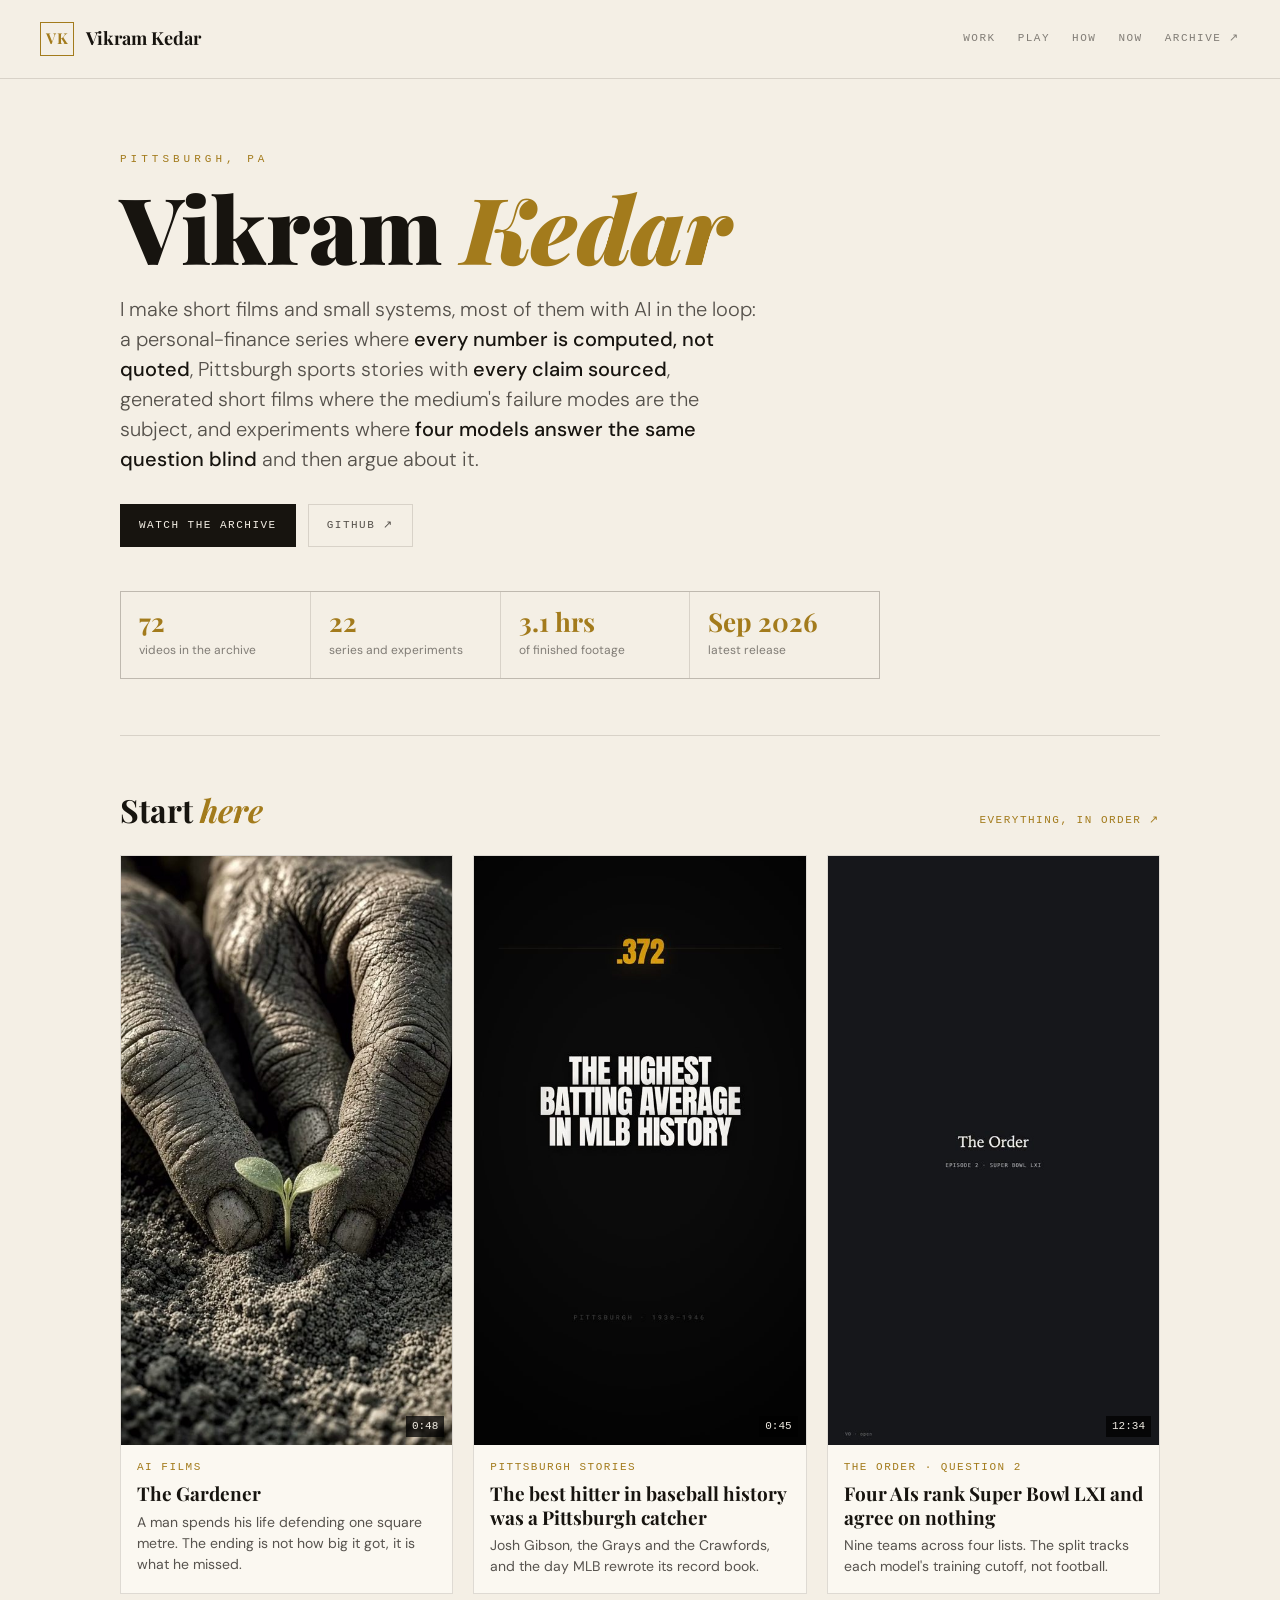
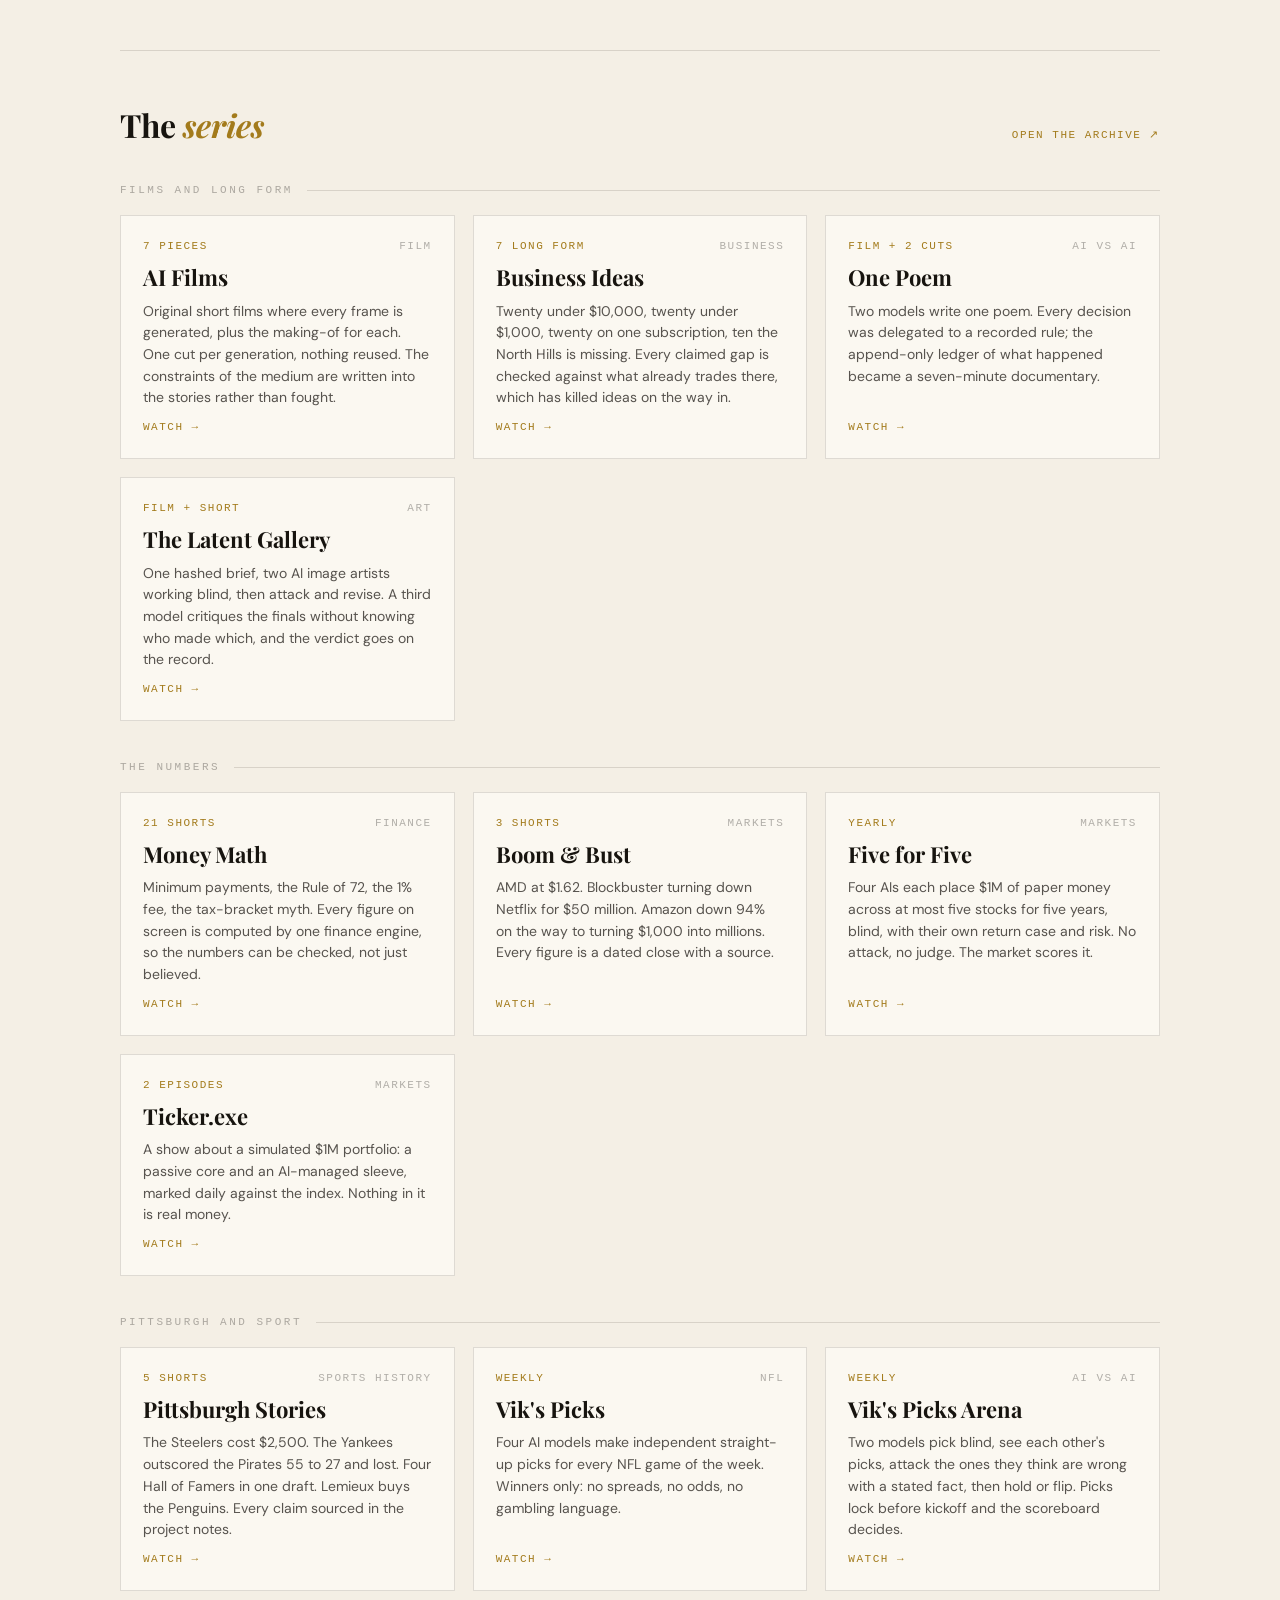
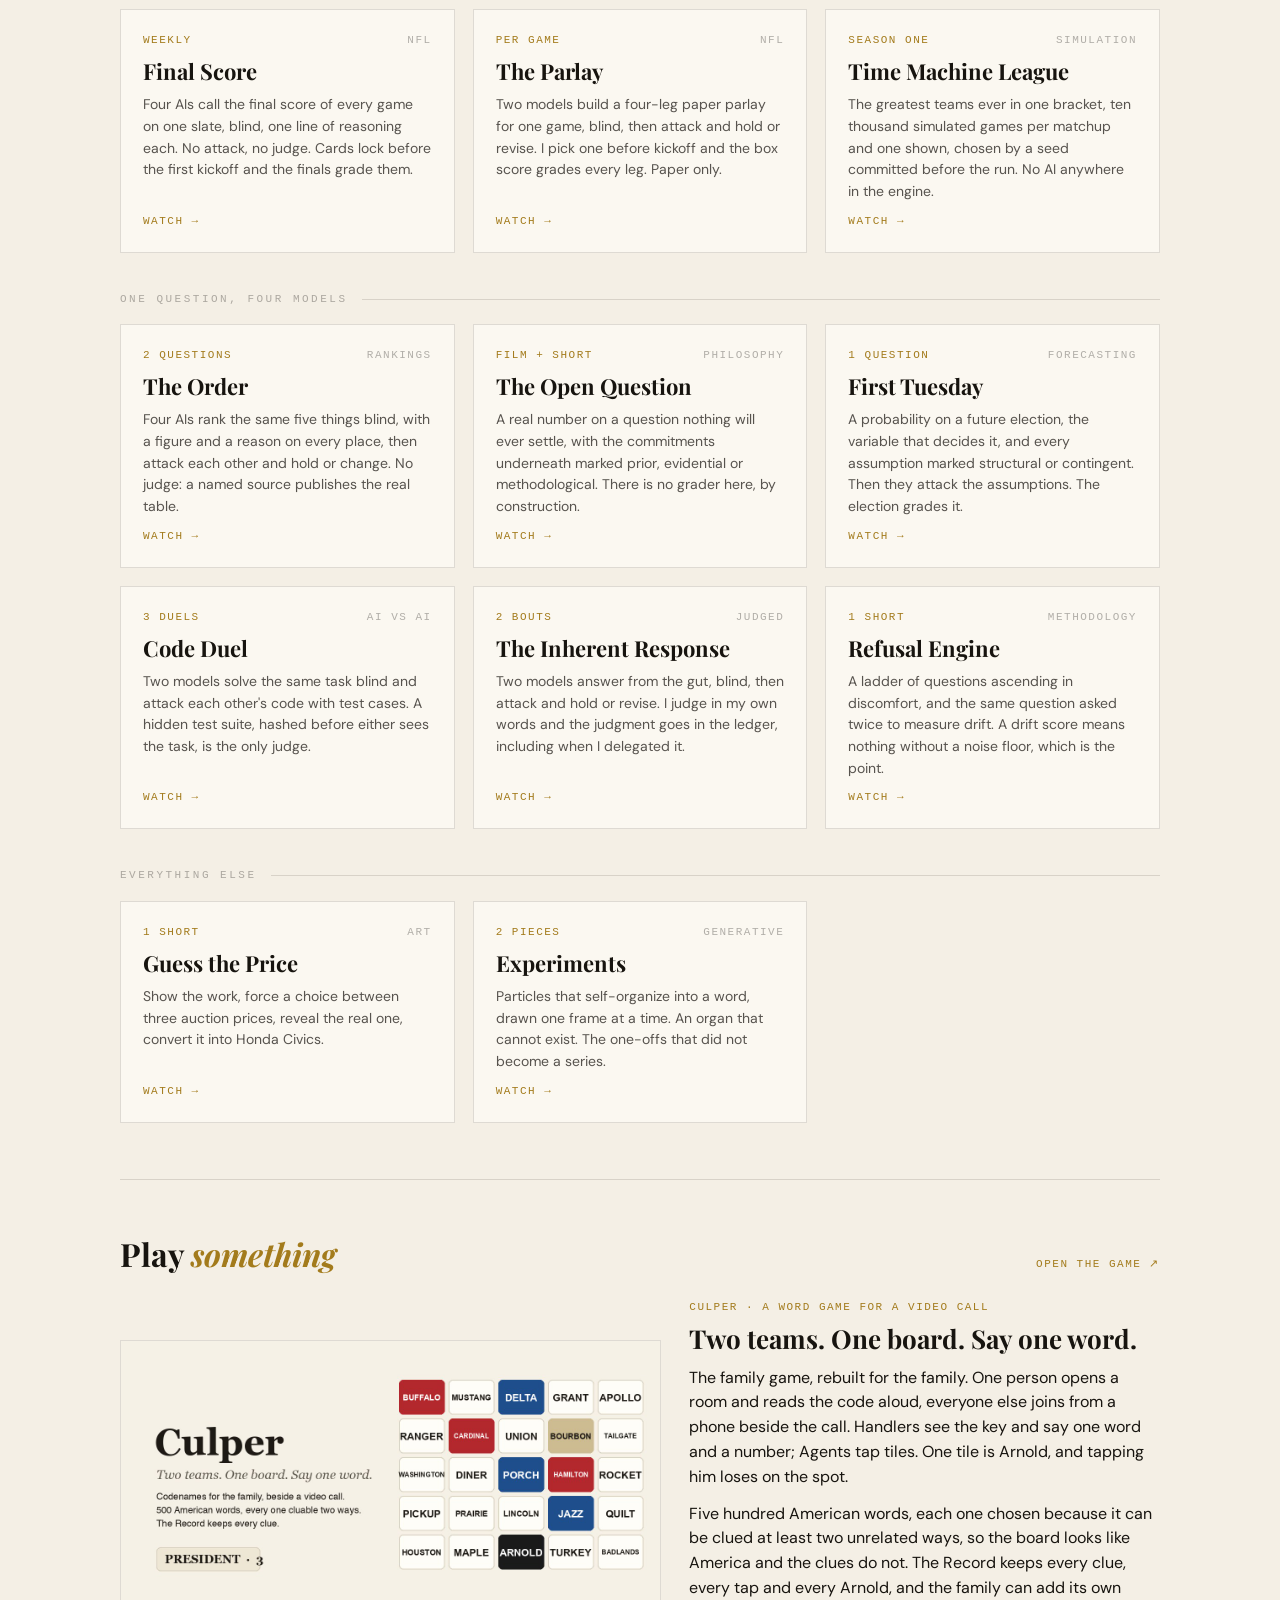
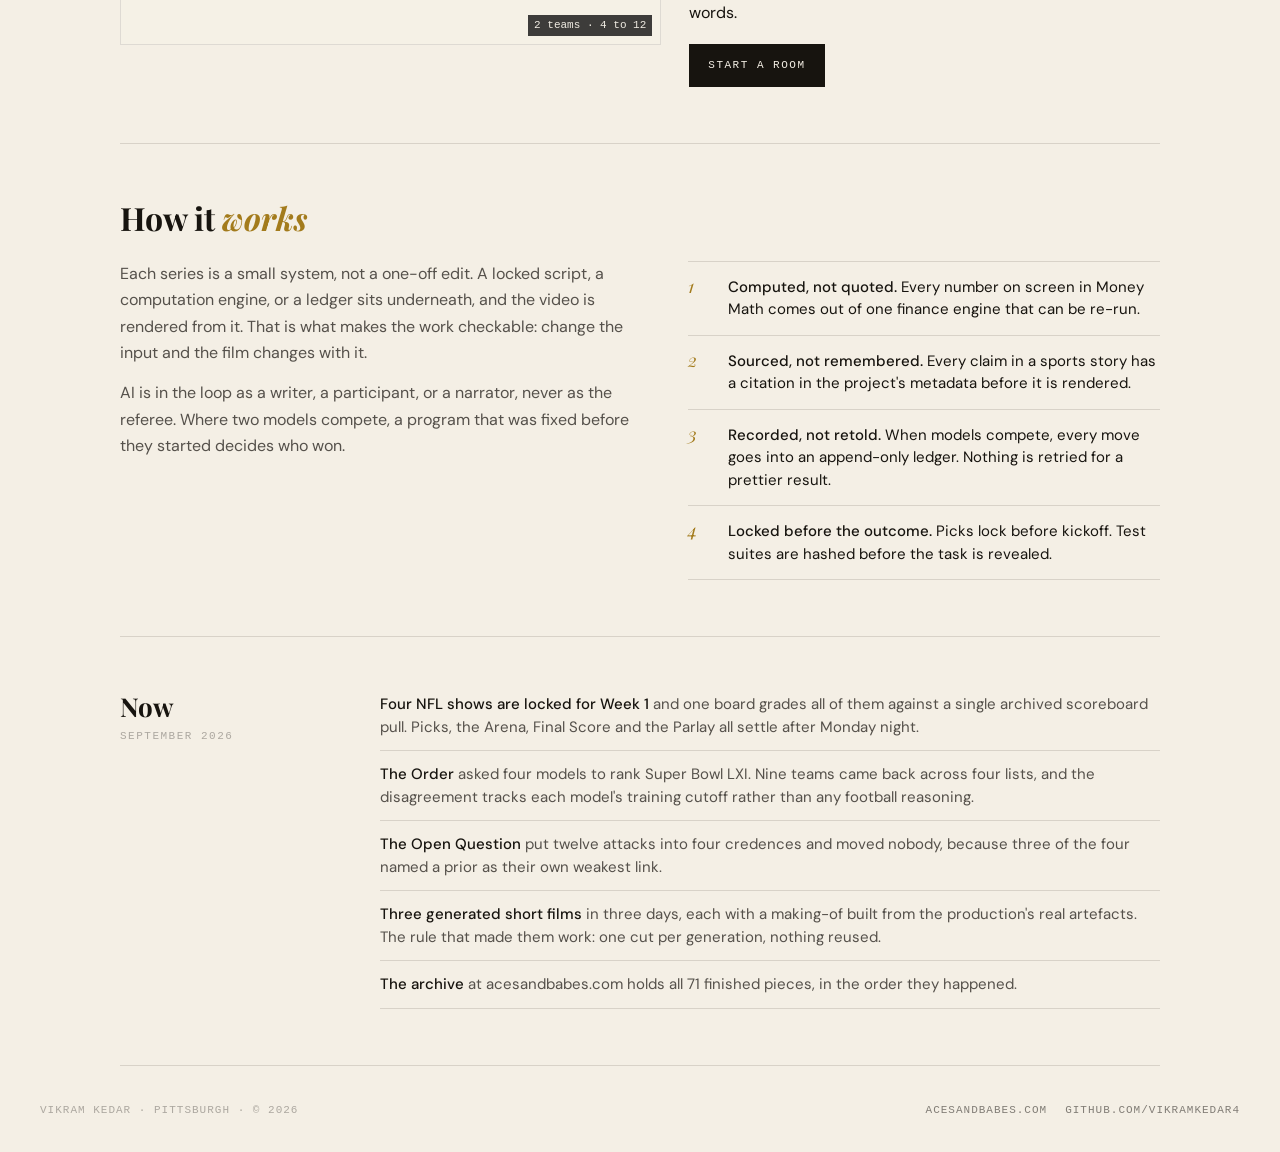
==== commit a5c532de: "Culper: the family word game at /play, with a Play section on the front page Codenames as is, own na" ====
--- a/index.html
+++ b/index.html
@@ -64,7 +64,7 @@
   .brand { display: flex; align-items: center; gap: 12px; }
   .monogram { width: 34px; height: 34px; border: 1px solid var(--gold); color: var(--gold); display: flex; align-items: center; justify-content: center; font-family: var(--serif); font-weight: 700; font-size: 15px; letter-spacing: .5px; flex-shrink: 0; }
   .brand-name { font-family: var(--serif); font-size: 18px; font-weight: 700; white-space: nowrap; }
-  nav { display: flex; gap: 22px; }
+  nav { display: flex; gap: 22px; flex-wrap: wrap; justify-content: flex-end; }
   nav a { font-family: var(--mono); font-size: 11px; letter-spacing: 1.5px; text-transform: uppercase; color: var(--ink-50); padding: 6px 0; border-bottom: 1px solid transparent; }
   nav a:hover { color: var(--ink); border-color: var(--gold); }
 
@@ -102,6 +102,12 @@
   .feat .badge { position: absolute; right: 8px; bottom: 8px; font-family: var(--mono); font-size: 11px; background: rgba(0,0,0,.75); color: #f0ece3; padding: 2px 6px; }
   .feat .body { padding: 14px 16px 16px; }
   .feat .kicker { font-family: var(--mono); font-size: 11px; letter-spacing: 1.5px; text-transform: uppercase; color: var(--gold); }
+  .play { display: grid; grid-template-columns: 1.15fr 1fr; gap: 28px; align-items: center; }
+  .play .kicker { font-family: var(--mono); font-size: 11px; letter-spacing: 1.5px; text-transform: uppercase; color: var(--gold); }
+  .play h3 { font-family: var(--serif); font-size: 26px; font-weight: 700; line-height: 1.15; margin: 8px 0 12px; }
+  .play p { color: var(--muted, inherit); margin: 0 0 12px; line-height: 1.55; }
+  .play .btn { margin-top: 6px; }
+  @media (max-width: 720px) { .play { grid-template-columns: 1fr; } }
   .feat h3 { font-family: var(--serif); font-size: 19px; line-height: 1.25; margin: 6px 0 6px; font-weight: 700; }
   .feat p { font-size: 14px; color: var(--ink-70); line-height: 1.5; }
   .featured .feat:first-child { grid-row: span 1; }
@@ -177,6 +183,7 @@
   </a>
   <nav aria-label="Sections">
     <a href="#work">Work</a>
+    <a href="#play">Play</a>
     <a href="#how">How</a>
     <a href="#now">Now</a>
     <a href="https://acesandbabes.com/">Archive ↗</a>
@@ -397,6 +404,25 @@
     </div>
   </section>
 
+  <section id="play">
+    <div class="sec-head">
+      <h2>Play <em>something</em></h2>
+      <a href="play/">Open the game ↗</a>
+    </div>
+    <div class="play">
+      <a class="feat" href="play/">
+        <div class="img wide"><img src="assets/culper.jpg" alt="A five by five word board with red, blue and tan tiles revealed" loading="lazy"/><span class="badge">2 teams · 4 to 12</span></div>
+      </a>
+      <div class="play-text">
+        <div class="kicker">Culper · a word game for a video call</div>
+        <h3>Two teams. One board. Say one word.</h3>
+        <p>The family game, rebuilt for the family. One person opens a room and reads the code aloud, everyone else joins from a phone beside the call. Handlers see the key and say one word and a number; Agents tap tiles. One tile is Arnold, and tapping him loses on the spot.</p>
+        <p>Five hundred American words, each one chosen because it can be clued at least two unrelated ways, so the board looks like America and the clues do not. The Record keeps every clue, every tap and every Arnold, and the family can add its own words.</p>
+        <a class="btn" href="play/">Start a room</a>
+      </div>
+    </div>
+  </section>
+
   <section id="how">
     <div class="sec-head"><h2>How it <em>works</em></h2></div>
     <div class="how">
